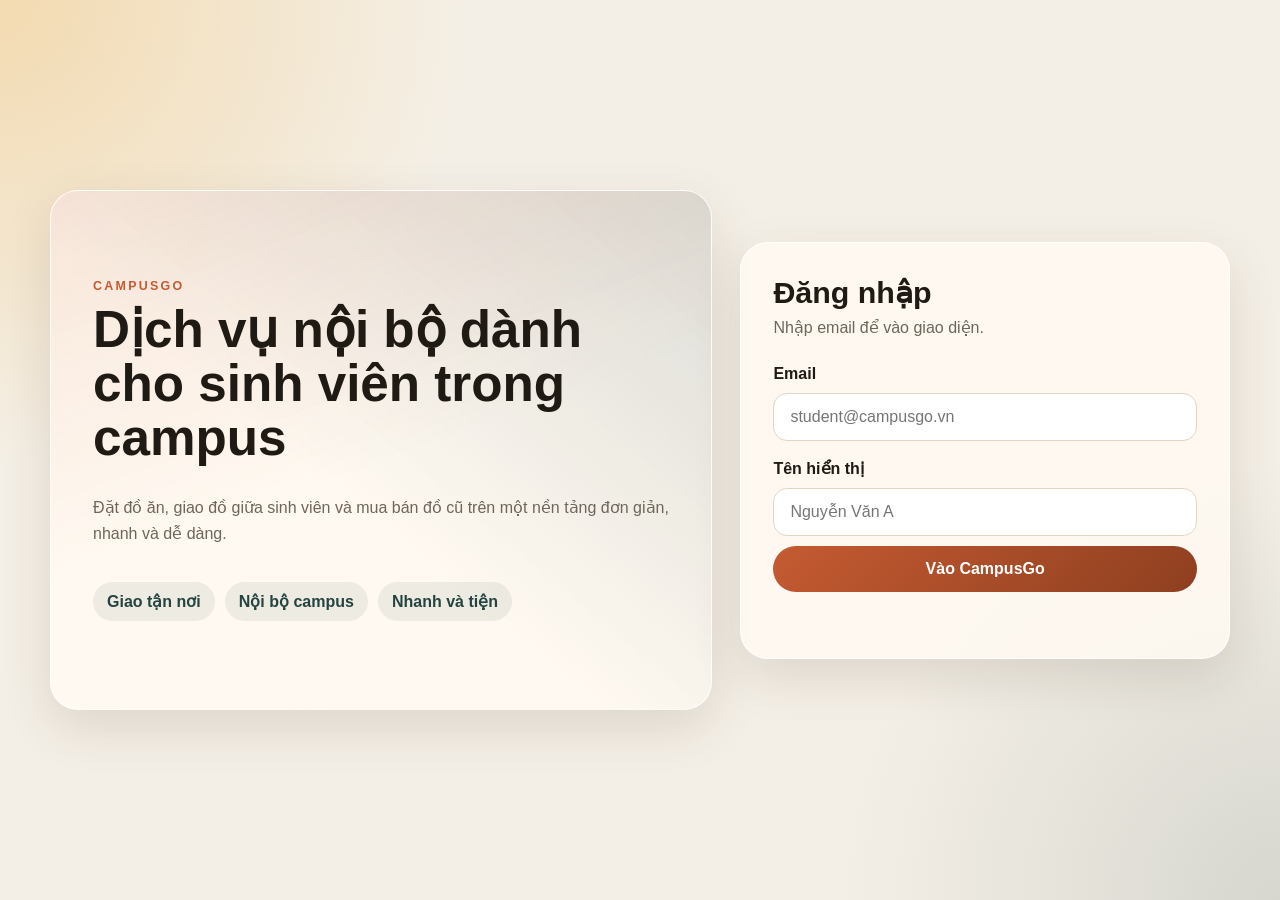
==== frontend/index.html @ b9a776ed "thêm favicon" ====
<!DOCTYPE html>
<html lang="vi">
<head>
    <meta charset="UTF-8">
    <meta name="viewport" content="width=device-width, initial-scale=1.0">
    <title>CampusGo</title>
    <link rel="icon" href="./assets/icons/favicon_io/favicon.ico" sizes="any">
    <link rel="icon" type="image/png" sizes="32x32" href="./assets/icons/favicon_io/favicon-32x32.png">
    <link rel="icon" type="image/png" sizes="16x16" href="./assets/icons/favicon_io/favicon-16x16.png">
    <link rel="apple-touch-icon" href="./assets/icons/favicon_io/apple-touch-icon.png">
    <link rel="manifest" href="./assets/icons/favicon_io/site.webmanifest">


    <link rel="stylesheet" href="./css/base.css">
    <link rel="stylesheet" href="./css/layout.css">
    <link rel="stylesheet" href="./css/components.css">
    <link rel="stylesheet" href="./css/pages/auth.css">
    <link rel="stylesheet" href="./css/pages/home.css">
    <link rel="stylesheet" href="./css/pages/food.css">
</head>
<body>
    <div id="app">
        <section id="login-view" class="page page--active">
            <div class="auth-shell">
                <div class="auth-hero">
                    <p class="eyebrow">CampusGo</p>
                    <h1>Dịch vụ nội bộ dành cho sinh viên trong campus</h1>
                    <p class="hero-copy">
                        Đặt đồ ăn, giao đồ giữa sinh viên và mua bán đồ cũ trên một nền tảng đơn giản, nhanh và dễ dàng.
                    </p>
                    <div class="hero-badges">
                        <span>Giao tận nơi</span>
                        <span>Nội bộ campus</span>
                        <span>Nhanh và tiện</span>
                    </div>
                </div>

                <div class="auth-card">
                    <h2>Đăng nhập</h2>
                    <p class="auth-subtitle">Nhập email để vào giao diện.</p>

                    <form id="login-form" class="auth-form">
                        <label for="email">Email</label>
                        <input id="email" name="email" type="email" placeholder="student@campusgo.vn" required>

                        <label for="display-name">Tên hiển thị</label>
                        <input id="display-name" name="displayName" type="text" placeholder="Nguyễn Văn A">

                        <button type="submit" class="btn btn--primary btn--full">Vào CampusGo</button>
                    </form>

                    <p id="login-message" class="form-message"></p>
                </div>
            </div>
        </section>

        <section id="home-view" class="page">
            <header id="navbar-root"></header>

            <main class="home-shell">
                <section class="home-hero">
                    <div>
                        <p class="eyebrow">Trang chủ</p>
                        <h1>Chọn dịch vụ bạn muốn sử dụng</h1>
                        <p class="hero-copy">
                            Bản demo hiện tại tập trung vào 3 luồng chính: giao đồ ăn, giao hộ nội bộ và mua bán đồ cũ.
                        </p>
                    </div>
                    <div class="hero-highlight">
                        <span class="hero-highlight__label">Xin chào</span>
                        <strong id="hero-user-name">Ban</strong>
                        <p>Sẵn sàng trải nghiệm CampusGo trong vai trò sinh viên.</p>
                    </div>
                </section>

                <section class="service-grid" id="service-grid">
                    <article class="service-card" data-service="food">
                        <div class="service-card__icon">01</div>
                        <h3>Giao đồ ăn</h3>
                        <p>Chọn loại món, nhà hàng và đặt giao tận lớp, thư viện hoặc ký túc xá.</p>
                        <button class="btn btn--secondary js-open-food">Khám phá</button>
                    </article>

                    <article class="service-card" data-service="delivery">
                        <div class="service-card__icon">02</div>
                        <h3>Giao hộ nội bộ</h3>
                        <p>Gửi đồ từ người A sang người B trong campus với form đơn giản và thao tác nhanh.</p>
                        <button class="btn btn--secondary">Mở dịch vụ</button>
                    </article>

                    <article class="service-card" data-service="marketplace">
                        <div class="service-card__icon">03</div>
                        <h3>Mua bán đồ cũ</h3>
                        <p>Đăng đồ cần bán, xem thông tin sản phẩm và tạo cảm giác như một khu chợ sinh viên.</p>
                        <button class="btn btn--secondary">Xem ngay</button>
                    </article>
                </section>

                <section class="preview-panel">
                    <div class="preview-panel__content">
                        <p class="eyebrow">Preview</p>
                        <h2 id="preview-title">Giao đồ ăn</h2>
                        <p id="preview-description">
                            Ở bước tiếp theo, chúng ta sẽ làm tiếp màn chọn loại món, danh sách nhà hàng và giỏ hàng.
                        </p>
                    </div>
                    <div class="preview-tags" id="preview-tags"></div>
                </section>
            </main>
        </section>

        <!-- FOOD VIEW -->
                <section id="food-view" class="page">
            <header id="food-navbar-root"></header>

            <main class="home-shell">
                <section class="food-header">
                    <div>
                        <p class="eyebrow">Dịch vụ 01</p>
                        <h1>Giao đồ ăn trong campus</h1>
                        <p class="hero-copy">Chọn loại món → nhà hàng → món ăn, sau đó đặt hàng nhanh.</p>
                    </div>
                    <button id="back-home-btn" class="btn btn--ghost">← Về trang chủ</button>
                </section>

                <section class="food-layout">
                    <div class="food-main">
                        <!-- MÀN 1: DANH SÁCH QUÁN -->
                        <section id="restaurant-list-view" class="food-subview">
                            <div class="food-panel">
                                <h3>1) Chọn loại món</h3>
                                <div id="food-categories" class="chip-list"></div>
                            </div>

                            <div class="food-panel">
                                <div class="panel-head">
                                    <h3>2) Danh sách nhà hàng</h3>
                                    <span id="restaurant-count" class="tag">0 quán</span>
                                </div>
                                <div id="food-restaurants" class="restaurant-list"></div>
                            </div>
                        </section>

                        <!-- MÀN 2: CHI TIẾT QUÁN -->
                        <section id="restaurant-detail-view" class="food-subview" style="display:none;">
                            <div class="food-panel">
                                <div class="panel-head">
                                    <h3 id="detail-restaurant-name">Nhà hàng</h3>
                                    <button id="back-to-restaurants-btn" class="btn btn--secondary">← Quay lại danh sách quán</button>
                                </div>

                                <div class="restaurant-hero">
                                    <img id="detail-restaurant-image" src="./assets/images/default-restaurant.jpg" alt="Ảnh quán ăn">
                                    <div class="restaurant-hero__info">
                                        <p id="detail-restaurant-rating" class="rating">⭐ 0.0/5</p>
                                        <p id="detail-restaurant-desc" class="restaurant-desc">
                                            Quán ăn nội bộ với thực đơn đa dạng, phục vụ nhanh trong khuôn viên campus.
                                        </p>
                                        <p id="detail-restaurant-address" class="restaurant-address">
                                            📍 Đang cập nhật địa chỉ quán
                                        </p>
                                    </div>
                                </div>
                            </div>

                            <div class="food-panel">
                                <h3>Danh sách món</h3>
                                <div id="food-products" class="product-list"></div>
                            </div>
                        </section>
                    </div>

                    <aside class="food-cart-panel">
                        <div class="food-cart-head">
                            <h3>🛒 Giỏ hàng</h3>
                            <span id="cart-count" class="tag">0 món</span>
                        </div>

                        <div id="cart-items" class="cart-list"></div>

                        <div class="cart-summary">
                            <div class="cart-row">
                                <span>Tổng cộng</span>
                                <strong id="cart-total">0₫</strong>
                            </div>
                            <button id="checkout-btn" class="btn btn--primary btn--full">Đặt hàng</button>
                            <p id="checkout-message" class="form-message"></p>
                        </div>
                    </aside>
                </section>
            </main>
        </section>
    </div>

    <script type="module" src="./js/main.js"></script>
</body>
</html>
---- frontend/css/base.css ----
:root {
    --bg: #f4efe6;
    --surface: #fffaf2;
    --surface-strong: #ffffff;
    --text: #1f1a14;
    --muted: #6f655b;
    --line: #e2d5c2;
    --primary: #c55b32;
    --primary-dark: #8e3f20;
    --secondary: #254441;
    --accent: #f0b44d;
    --shadow: 0 18px 50px rgba(58, 35, 18, 0.12);
    --radius-lg: 28px;
    --radius-md: 18px;
    --radius-sm: 12px;
}

* {
    box-sizing: border-box;
}

html {
    scroll-behavior: smooth;
}

body {
    margin: 0;
    min-height: 100vh;
    font-family: "Segoe UI", Tahoma, Geneva, Verdana, sans-serif;
    color: var(--text);
    background:
        radial-gradient(circle at top left, rgba(240, 180, 77, 0.35), transparent 30%),
        radial-gradient(circle at bottom right, rgba(37, 68, 65, 0.14), transparent 28%),
        var(--bg);
}

button,
input {
    font: inherit;
}

button {
    cursor: pointer;
}

.page {
    display: none;
}

.page--active {
    display: block;
}

.eyebrow {
    margin: 0 0 10px;
    font-size: 0.78rem;
    font-weight: 700;
    letter-spacing: 0.18em;
    text-transform: uppercase;
    color: var(--primary);
}

.hero-copy {
    color: var(--muted);
    line-height: 1.65;
}
---- frontend/css/layout.css ----
#app {
    min-height: 100vh;
}

.auth-shell,
.home-shell {
    width: min(1180px, calc(100% - 32px));
    margin: 0 auto;
}

.auth-shell {
    min-height: 100vh;
    display: grid;
    grid-template-columns: 1.15fr 0.85fr;
    gap: 28px;
    align-items: center;
    padding: 32px 0;
}

.home-shell {
    padding: 32px 0 48px;
}

.service-grid {
    display: grid;
    grid-template-columns: repeat(3, minmax(0, 1fr));
    gap: 20px;
    margin-top: 28px;
}

@media (max-width: 960px) {
    .auth-shell {
        grid-template-columns: 1fr;
        padding: 24px 0 40px;
    }

    .service-grid {
        grid-template-columns: 1fr;
    }
}
---- frontend/css/components.css ----
.btn {
    border: none;
    border-radius: 999px;
    padding: 14px 22px;
    font-weight: 700;
    transition: transform 0.2s ease, opacity 0.2s ease, background 0.2s ease;
}

.btn:hover {
    transform: translateY(-1px);
}

.btn--primary {
    color: #fff;
    background: linear-gradient(135deg, var(--primary), var(--primary-dark));
}

.btn--secondary {
    color: var(--secondary);
    background: rgba(37, 68, 65, 0.08);
}

.btn--ghost {
    color: var(--text);
    background: rgba(197, 91, 50, 0.08);
}

.btn--full {
    width: 100%;
}

.navbar {
    width: min(1180px, calc(100% - 32px));
    margin: 18px auto 0;
    padding: 18px 22px;
    display: flex;
    justify-content: space-between;
    align-items: center;
    border: 1px solid rgba(255, 255, 255, 0.6);
    border-radius: 24px;
    background: rgba(255, 250, 242, 0.78);
    backdrop-filter: blur(12px);
    box-shadow: var(--shadow);
    position: relative;
    z-index: 200;
}

.navbar__brand strong {
    display: block;
    font-size: 1.05rem;
}

.navbar__brand span,
.navbar__user span {
    color: var(--muted);
    font-size: 0.92rem;
}

.navbar__user {
    display: flex;
    align-items: center;
    gap: 14px;
}

.tag {
    padding: 8px 12px;
    border-radius: 999px;
    background: rgba(197, 91, 50, 0.1);
    color: var(--primary-dark);
    font-size: 0.92rem;
    font-weight: 600;
}

.address-popover-wrap {
    position: relative;
    z-index: 220;
}

.address-toggle-btn {
    padding: 10px 14px;
}

.address-popover {
    position: absolute;
    top: calc(100% + 8px);
    right: 0;
    width: 320px;
    padding: 12px;
    border-radius: 14px;
    border: 1px solid var(--line);
    background: #fffaf2;
    box-shadow: var(--shadow);
    z-index: 9999;
}

.address-popover__title {
    margin: 0 0 8px;
    font-weight: 700;
}

.address-popover label {
    display: block;
    margin-bottom: 6px;
    font-weight: 700;
    font-size: 0.9rem;
}

.address-popover input {
    width: 100%;
    padding: 10px 12px;
    border-radius: 10px;
    border: 1px solid var(--line);
    outline: none;
    background: #fff;
}

.address-list-nav {
    margin-top: 6px;
    margin-bottom: 8px;
    display: grid;
    gap: 6px;
    max-height: 160px;
    overflow: auto;
}

.address-add-row {
    margin-top: 8px;
    display: grid;
    grid-template-columns: 1fr auto;
    gap: 6px;
}

.address-item {
    display: grid;
    grid-template-columns: 1fr auto;
    align-items: center;
    gap: 8px;
    padding: 6px 8px;
    border: 1px solid var(--line);
    border-radius: 10px;
    background: #fff;
}

.address-item span {
    white-space: nowrap;
    overflow: hidden;
    text-overflow: ellipsis;
}

.address-empty {
    margin: 0;
    color: var(--muted);
    font-size: 0.9rem;
}

.default-address-row {
    display: grid;
    grid-template-columns: 1fr auto;
    gap: 6px;
    align-items: center;
}

#default-address-nav.is-readonly {
    background: #f7f1e8;
    color: #6f655b;
}

.sub-label {
    display: block;
    margin: 10px 0 6px;
    font-weight: 700;
    font-size: 0.9rem;
}

.extra-edit-row {
    display: grid;
    grid-template-columns: 1fr auto auto auto;
    gap: 6px;
    align-items: center;
}

.extra-address-input {
    width: 100%;
    padding: 10px 12px;
    border-radius: 10px;
    border: 1px solid var(--line);
    outline: none;
    background: #fff;
}

.extra-address-input.is-readonly {
    background: #f7f1e8;
    color: #6f655b;
}
---- frontend/css/pages/auth.css ----
.auth-hero,
.auth-card,
.preview-panel,
.service-card,
.home-hero,
.hero-highlight {
    border-radius: var(--radius-lg);
    background: rgba(255, 250, 242, 0.86);
    border: 1px solid rgba(255, 255, 255, 0.85);
    box-shadow: var(--shadow);
}

.auth-hero {
    padding: 42px;
    min-height: 520px;
    display: flex;
    flex-direction: column;
    justify-content: center;
    background:
        linear-gradient(160deg, rgba(197, 91, 50, 0.12), transparent 52%),
        linear-gradient(220deg, rgba(37, 68, 65, 0.16), transparent 58%),
        rgba(255, 250, 242, 0.92);
}

.auth-hero h1 {
    margin: 0 0 14px;
    font-size: clamp(2.2rem, 4vw, 4rem);
    line-height: 1.05;
}

.hero-badges {
    display: flex;
    flex-wrap: wrap;
    gap: 10px;
    margin-top: 18px;
}

.hero-badges span {
    padding: 10px 14px;
    border-radius: 999px;
    background: rgba(37, 68, 65, 0.08);
    color: var(--secondary);
    font-weight: 600;
}

.auth-card {
    padding: 32px;
}

.auth-card h2 {
    margin: 0 0 8px;
    font-size: 1.9rem;
}

.auth-subtitle {
    margin: 0 0 20px;
    color: var(--muted);
}

.auth-form {
    display: grid;
    gap: 10px;
}

.auth-form label {
    font-weight: 700;
    margin-top: 8px;
}

.auth-form input {
    width: 100%;
    padding: 14px 16px;
    border-radius: 14px;
    border: 1px solid var(--line);
    background: #fff;
    outline: none;
}

.auth-form input:focus {
    border-color: var(--primary);
    box-shadow: 0 0 0 4px rgba(197, 91, 50, 0.12);
}

.form-message {
    min-height: 22px;
    margin: 12px 0 0;
    color: var(--primary-dark);
    font-weight: 600;
}
---- frontend/css/pages/home.css ----
.home-hero {
    padding: 30px;
    display: grid;
    grid-template-columns: 1.3fr 0.7fr;
    gap: 20px;
    align-items: center;
}

.home-hero h1 {
    margin: 0 0 12px;
    font-size: clamp(2rem, 3vw, 3rem);
}

.hero-highlight {
    padding: 24px;
    background:
        linear-gradient(145deg, rgba(240, 180, 77, 0.32), rgba(255, 255, 255, 0.7)),
        #fff;
}

.hero-highlight__label {
    display: inline-block;
    margin-bottom: 8px;
    color: var(--muted);
    font-weight: 700;
}

.hero-highlight strong {
    display: block;
    font-size: 1.6rem;
    margin-bottom: 8px;
}

.service-card {
    padding: 24px;
    transition: transform 0.22s ease, box-shadow 0.22s ease, border-color 0.22s ease;
}

.service-card:hover,
.service-card.is-active {
    transform: translateY(-4px);
    border-color: rgba(197, 91, 50, 0.38);
    box-shadow: 0 22px 44px rgba(58, 35, 18, 0.14);
}

.service-card__icon {
    width: 54px;
    height: 54px;
    display: grid;
    place-items: center;
    border-radius: 18px;
    background: linear-gradient(135deg, var(--secondary), #3c6d68);
    color: #fff;
    font-weight: 800;
    margin-bottom: 18px;
}

.service-card h3 {
    margin: 0 0 10px;
    font-size: 1.4rem;
}

.service-card p {
    min-height: 88px;
    margin: 0 0 18px;
    color: var(--muted);
    line-height: 1.65;
}

.preview-panel {
    margin-top: 28px;
    padding: 28px;
    display: flex;
    justify-content: space-between;
    gap: 20px;
    align-items: center;
}

.preview-panel__content h2 {
    margin: 0 0 10px;
}

.preview-panel__content p:last-child {
    margin: 0;
    color: var(--muted);
    line-height: 1.7;
}

.preview-tags {
    display: flex;
    flex-wrap: wrap;
    gap: 10px;
    justify-content: flex-end;
}

@media (max-width: 960px) {
    .home-hero,
    .preview-panel {
        grid-template-columns: 1fr;
        display: grid;
    }

    .preview-tags {
        justify-content: flex-start;
    }
}
---- frontend/css/pages/food.css ----
.food-header {
    margin-top: 16px;
    padding: 24px;
    border-radius: var(--radius-lg);
    background: rgba(255, 250, 242, 0.86);
    border: 1px solid rgba(255, 255, 255, 0.85);
    box-shadow: var(--shadow);
    display: flex;
    justify-content: space-between;
    gap: 16px;
    align-items: center;
}

.food-layout {
    margin-top: 20px;
    display: grid;
    grid-template-columns: 1.5fr 0.8fr;
    gap: 20px;
    align-items: start;
}

.food-main {
    display: grid;
    gap: 16px;
}

.food-subview {
    display: grid;
    gap: 16px;
}

.food-panel,
.food-cart-panel {
    border-radius: var(--radius-lg);
    background: rgba(255, 250, 242, 0.9);
    border: 1px solid rgba(255, 255, 255, 0.85);
    box-shadow: var(--shadow);
    padding: 20px;
}

.panel-head {
    display: flex;
    justify-content: space-between;
    gap: 10px;
    align-items: center;
    margin-bottom: 8px;
}

.food-panel h3,
.food-cart-panel h3 {
    margin: 0;
}

.chip-list {
    display: flex;
    flex-wrap: wrap;
    gap: 10px;
}

.chip-btn {
    border: 1px solid var(--line);
    background: #fff;
    color: var(--text);
    border-radius: 999px;
    padding: 10px 14px;
    font-weight: 700;
}

.chip-btn.is-active {
    color: #fff;
    border-color: var(--primary);
    background: linear-gradient(135deg, var(--primary), var(--primary-dark));
}

.restaurant-list,
.product-list,
.cart-list {
    display: grid;
    gap: 10px;
}

.restaurant-card,
.product-card,
.cart-item {
    border: 1px solid var(--line);
    border-radius: var(--radius-md);
    background: #fff;
    padding: 12px;
}

.restaurant-card {
    display: flex;
    justify-content: space-between;
    gap: 12px;
    align-items: center;
}

.restaurant-main {
    display: flex;
    gap: 10px;
    align-items: center;
}

.restaurant-logo {
    width: 44px;
    height: 44px;
    border-radius: 12px;
    display: grid;
    place-items: center;
    font-weight: 800;
    color: #fff;
    background: linear-gradient(135deg, var(--secondary), #3c6d68);
}

.restaurant-name {
    margin: 0;
    font-weight: 700;
}

.rating {
    color: var(--muted);
    font-size: 0.95rem;
    margin: 4px 0 0;
}

.product-card {
    display: flex;
    justify-content: space-between;
    gap: 10px;
    align-items: center;
}

.product-card h4 {
    margin: 0 0 6px;
}

.product-card p {
    margin: 0;
    color: var(--muted);
}

.price {
    font-weight: 800;
    color: var(--primary-dark);
}

.cart-item {
    display: grid;
    grid-template-columns: 1fr auto;
    gap: 8px;
    align-items: center;
}

.cart-item__name {
    margin: 0;
    font-weight: 700;
}

.cart-item__meta {
    margin: 0;
    color: var(--muted);
    font-size: 0.92rem;
}

.cart-item__actions {
    display: flex;
    align-items: center;
    gap: 8px;
}

.qty-pill {
    min-width: 26px;
    text-align: center;
    font-weight: 800;
}

.icon-btn {
    border: 1px solid var(--line);
    background: #fff;
    border-radius: 10px;
    width: 30px;
    height: 30px;
    font-weight: 800;
}

.food-cart-head,
.cart-row {
    display: flex;
    justify-content: space-between;
    align-items: center;
}

.cart-summary {
    margin-top: 14px;
    border-top: 1px dashed var(--line);
    padding-top: 14px;
    display: grid;
    gap: 12px;
}

#checkout-btn {
    margin-top: 4px;
}

#checkout-message {
    margin-top: 2px;
}

.empty-text {
    margin: 0;
    color: var(--muted);
}

@media (max-width: 960px) {
    .food-header {
        flex-direction: column;
        align-items: flex-start;
    }

    .food-layout {
        grid-template-columns: 1fr;
    }
}

/* ===== Rating modal ===== */
.rating-modal-overlay {
    position: fixed;
    inset: 0;
    background: rgba(31, 26, 20, 0.35);
    z-index: 9999;
    display: grid;
    place-items: center;
    padding: 16px;
}

.rating-modal {
    width: min(480px, 100%);
    border-radius: var(--radius-lg);
    background: rgba(255, 250, 242, 0.98);
    border: 1px solid rgba(255, 255, 255, 0.85);
    box-shadow: var(--shadow);
    padding: 22px;
    position: relative;
}

.rating-modal h3 {
    margin: 6px 0 6px;
    font-size: 1.5rem;
}

.rating-modal-sub {
    margin: 0 0 14px;
    color: var(--muted);
}

.rating-stars {
    display: flex;
    justify-content: center;
    gap: 10px;
    margin: 12px 0 16px;
}

.star-btn {
    border: none;
    background: transparent;
    font-size: 2rem;
    line-height: 1;
    color: #d8d1c8; /* sao chưa chọn */
    cursor: pointer;
    transition: transform 0.12s ease, color 0.12s ease;
}

.star-btn:hover {
    transform: translateY(-1px);
}

.star-btn.is-active {
    color: #f0b44d; /* sao đã chọn */
}

.rating-close-btn {
    position: absolute;
    top: 10px;
    right: 10px;
    border: 1px solid var(--line);
    background: #fff;
    border-radius: 10px;
    width: 30px;
    height: 30px;
    font-weight: 700;
    cursor: pointer;
}

.restaurant-hero {
    margin-top: 12px;
    display: grid;
    grid-template-columns: 180px 1fr;
    gap: 14px;
    align-items: start;
}

.restaurant-hero img {
    width: 100%;
    height: 120px;
    object-fit: cover;
    border-radius: 14px;
    border: 1px solid var(--line);
    background: #f3eee5;
}

.restaurant-hero__info {
    display: grid;
    gap: 8px;
}

.restaurant-desc {
    margin: 0;
    color: var(--muted);
    line-height: 1.6;
}

@media (max-width: 640px) {
    .restaurant-hero {
        grid-template-columns: 1fr;
    }

    .restaurant-hero img {
        height: 180px;
    }
}

.restaurant-thumb {
    width: 64px;
    height: 64px;
    border-radius: 12px;
    object-fit: cover;
    border: 1px solid var(--line);
    background: #f3eee5;
}

.restaurant-info {
    display: grid;
    gap: 4px;
}

.restaurant-address {
    margin: 0;
    color: var(--muted);
    font-size: 0.94rem;
}

/* Address box */
.address-box {
    margin: 10px 0 12px;
    padding: 12px;
    border: 1px dashed var(--line);
    border-radius: 14px;
    background: #fff;
}

.address-head {
    display: flex;
    justify-content: space-between;
    align-items: center;
    gap: 8px;
    margin-bottom: 8px;
}

.address-add-btn {
    padding: 8px 12px;
    font-size: 0.9rem;
}

.address-default label {
    display: block;
    font-weight: 700;
    margin-bottom: 6px;
}

.required {
    color: var(--primary-dark);
}

.address-default input,
.extra-address-item input {
    width: 100%;
    padding: 10px 12px;
    border-radius: 10px;
    border: 1px solid var(--line);
    outline: none;
    background: #fff;
}

.address-default input:focus,
.extra-address-item input:focus {
    border-color: var(--primary);
    box-shadow: 0 0 0 3px rgba(197, 91, 50, 0.12);
}

.extra-address-list {
    margin-top: 8px;
    display: grid;
    gap: 8px;
}

.extra-address-item {
    display: grid;
    grid-template-columns: 1fr auto;
    gap: 8px;
    align-items: center;
}

.food-header,
.food-layout,
.food-main,
.food-panel,
.food-cart-panel {
    position: relative;
    z-index: 1; /* thấp hơn navbar/popover */
}
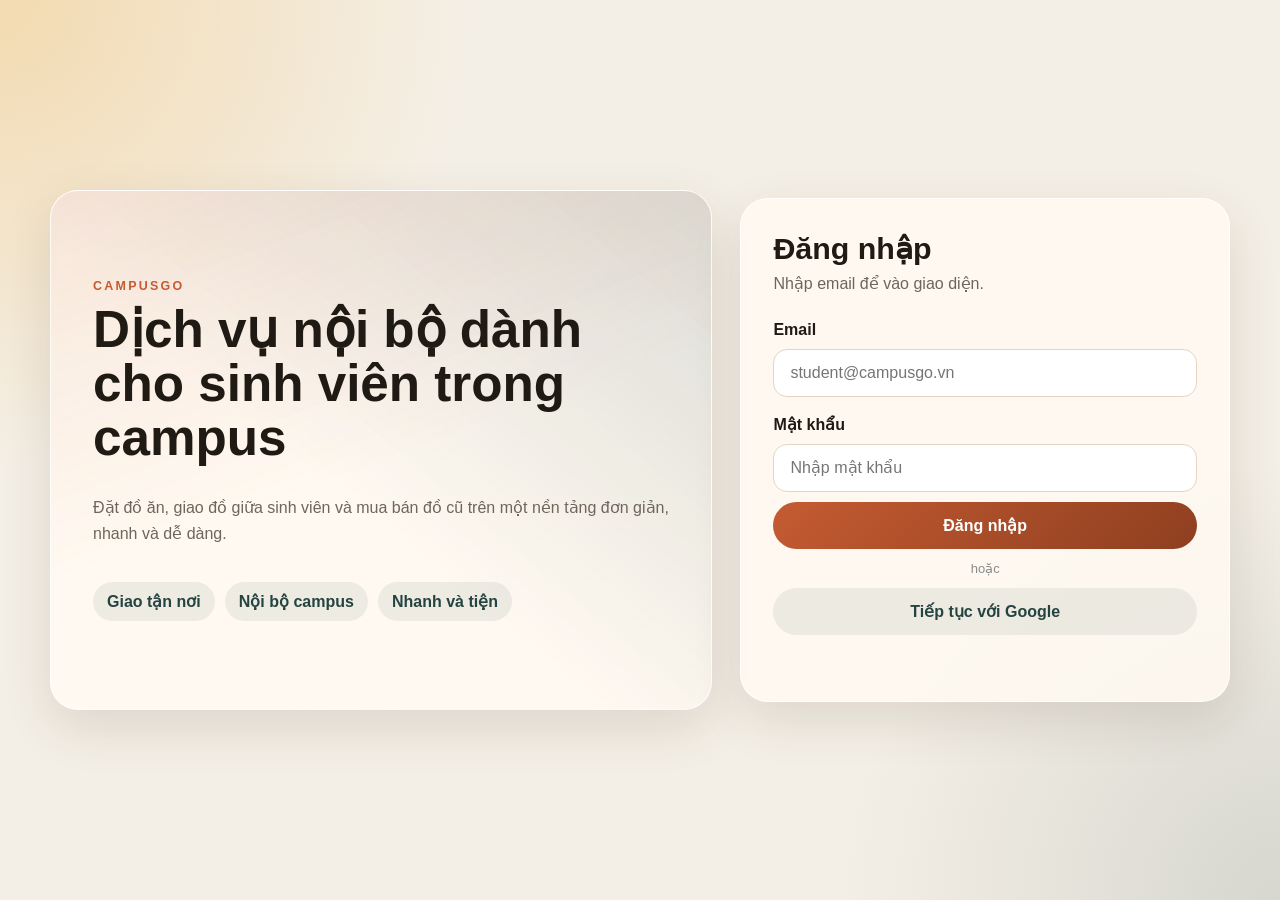
==== commit 79402560: "share" ====
--- a/frontend/index.html
+++ b/frontend/index.html
@@ -43,11 +43,17 @@
                         <label for="email">Email</label>
                         <input id="email" name="email" type="email" placeholder="student@campusgo.vn" required>
 
-                        <label for="display-name">Tên hiển thị</label>
-                        <input id="display-name" name="displayName" type="text" placeholder="Nguyễn Văn A">
-
-                        <button type="submit" class="btn btn--primary btn--full">Vào CampusGo</button>
+                        <label for="password">Mật khẩu</label>
+                        <input id="password" name="password" type="password" placeholder="Nhập mật khẩu" required>
+
+                        <button type="submit" class="btn btn--primary btn--full">Đăng nhập</button>
                     </form>
+
+                    <div class="auth-divider"><span>hoặc</span></div>
+
+                    <button id="google-login-btn" type="button" class="btn btn--secondary btn--full">
+                        Tiếp tục với Google
+                    </button>
 
                     <p id="login-message" class="form-message"></p>
                 </div>
@@ -150,7 +156,7 @@
                                 </div>
 
                                 <div class="restaurant-hero">
-                                    <img id="detail-restaurant-image" src="./assets/images/default-restaurant.jpg" alt="Ảnh quán ăn">
+                                    <img id="detail-restaurant-image" src="/frontend/assets/images/hqdefault.jpg" alt="Ảnh quán ăn">
                                     <div class="restaurant-hero__info">
                                         <p id="detail-restaurant-rating" class="rating">⭐ 0.0/5</p>
                                         <p id="detail-restaurant-desc" class="restaurant-desc">
@@ -191,7 +197,8 @@
             </main>
         </section>
     </div>
-
+    
+    <script src="./js/auth.js"></script>
     <script type="module" src="./js/main.js"></script>
 </body>
 </html>
--- a/frontend/css/pages/auth.css
+++ b/frontend/css/pages/auth.css
@@ -87,3 +87,15 @@
     color: var(--primary-dark);
     font-weight: 600;
 }
+
+.auth-divider {
+    margin: 12px 0;
+    text-align: center;
+    color: #8b8b8b;
+    font-size: 13px;
+}
+
+.auth-divider span {
+    position: relative;
+    padding: 0 10px;
+}
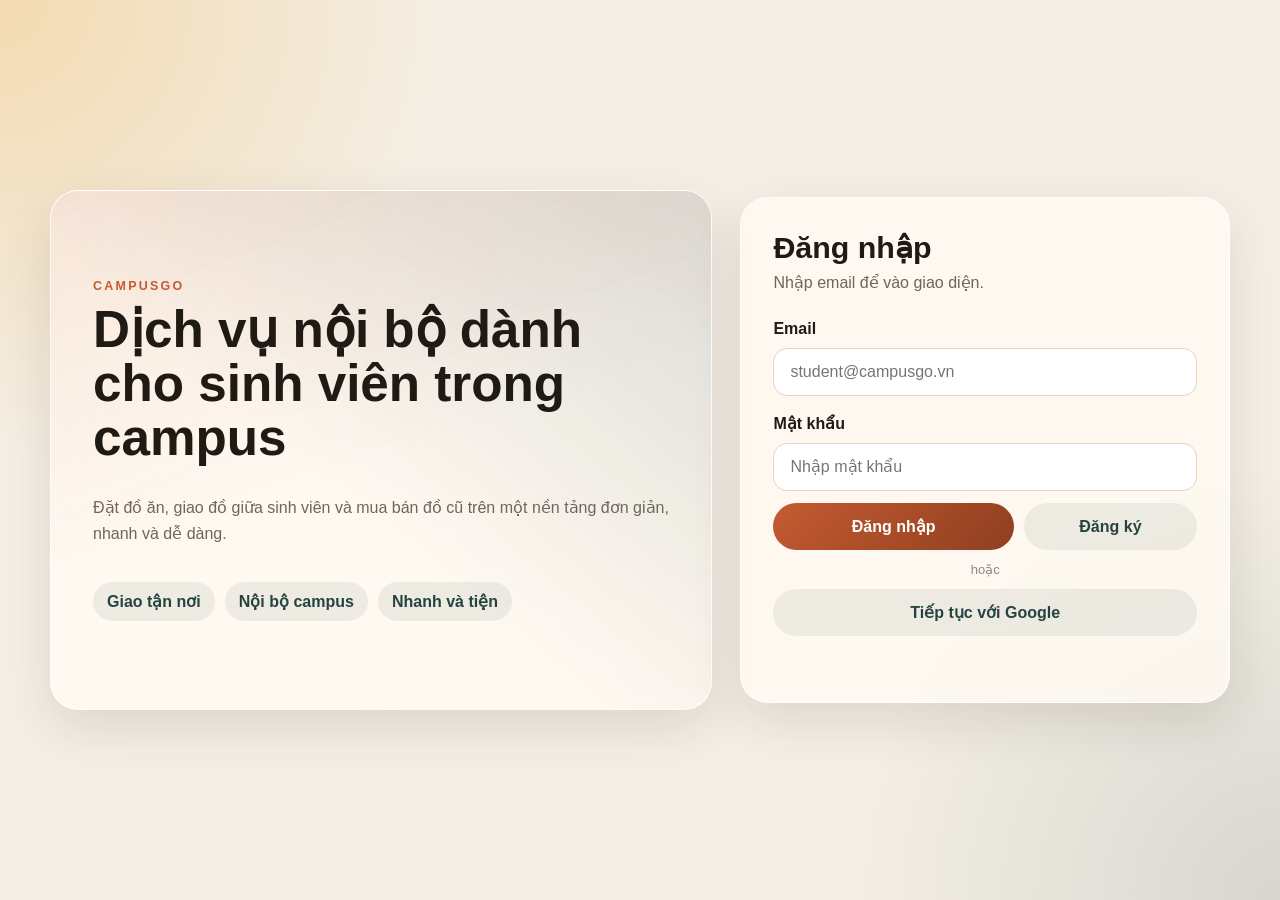
==== commit ba7e68fb: "change authen" ====
--- a/frontend/index.html
+++ b/frontend/index.html
@@ -17,6 +17,7 @@
     <link rel="stylesheet" href="./css/pages/auth.css">
     <link rel="stylesheet" href="./css/pages/home.css">
     <link rel="stylesheet" href="./css/pages/food.css">
+    <link rel="stylesheet" href="./css/pages/marketplace.css">
 </head>
 <body>
     <div id="app">
@@ -46,7 +47,10 @@
                         <label for="password">Mật khẩu</label>
                         <input id="password" name="password" type="password" placeholder="Nhập mật khẩu" required>
 
-                        <button type="submit" class="btn btn--primary btn--full">Đăng nhập</button>
+                        <div class="auth-actions">
+                            <button type="submit" class="btn btn--primary">Đăng nhập</button>
+                            <button id="show-register-btn" type="button" class="btn btn--secondary">Đăng ký</button>
+                        </div>
                     </form>
 
                     <div class="auth-divider"><span>hoặc</span></div>
@@ -54,6 +58,40 @@
                     <button id="google-login-btn" type="button" class="btn btn--secondary btn--full">
                         Tiếp tục với Google
                     </button>
+
+                    <div id="register-panel" class="register-panel" hidden>
+                        <div class="register-panel__head">
+                            <div>
+                                <p class="eyebrow">Tạo tài khoản</p>
+                                <h3>Đăng ký bằng Gmail</h3>
+                            </div>
+                            <button id="close-register-btn" class="icon-btn" type="button" aria-label="Đóng đăng ký">×</button>
+                        </div>
+
+                        <p class="auth-subtitle">Dùng Gmail cá nhân để nhận voucher lần đầu và đăng bài trong CampusGo.</p>
+
+                        <form id="register-form" class="auth-form">
+                            <label for="register-name">Tên hiển thị</label>
+                            <input id="register-name" name="name" type="text" placeholder="Ví dụ: Minh Anh K23" maxlength="80" required>
+
+                            <label for="register-email">Gmail</label>
+                            <input id="register-email" name="email" type="email" placeholder="ban@gmail.com" required>
+
+                            <label for="register-password">Mật khẩu</label>
+                            <input id="register-password" name="password" type="password" placeholder="Tối thiểu 6 ký tự" minlength="6" required>
+
+                            <label for="register-confirm-password">Nhập lại mật khẩu</label>
+                            <input id="register-confirm-password" name="confirmPassword" type="password" placeholder="Nhập lại mật khẩu" minlength="6" required>
+
+                            <button type="submit" class="btn btn--primary btn--full">Tạo tài khoản</button>
+                        </form>
+
+                        <div class="register-perks">
+                            <span>Gmail/Google login</span>
+                            <span>Voucher người mới</span>
+                            <span>Mua bán sinh viên</span>
+                        </div>
+                    </div>
 
                     <p id="login-message" class="form-message"></p>
                 </div>
@@ -98,7 +136,7 @@
                         <div class="service-card__icon">03</div>
                         <h3>Mua bán đồ cũ</h3>
                         <p>Đăng đồ cần bán, xem thông tin sản phẩm và tạo cảm giác như một khu chợ sinh viên.</p>
-                        <button class="btn btn--secondary">Xem ngay</button>
+                        <button class="btn btn--secondary js-open-marketplace">Xem ngay</button>
                     </article>
                 </section>
 
@@ -116,7 +154,7 @@
         </section>
 
         <!-- FOOD VIEW -->
-                <section id="food-view" class="page">
+        <section id="food-view" class="page">
             <header id="food-navbar-root"></header>
 
             <main class="home-shell">
@@ -156,7 +194,7 @@
                                 </div>
 
                                 <div class="restaurant-hero">
-                                    <img id="detail-restaurant-image" src="/frontend/assets/images/hqdefault.jpg" alt="Ảnh quán ăn">
+                                    <img id="detail-restaurant-image" src="./assets/images/hqdefault.jpg" alt="Ảnh quán ăn">
                                     <div class="restaurant-hero__info">
                                         <p id="detail-restaurant-rating" class="rating">⭐ 0.0/5</p>
                                         <p id="detail-restaurant-desc" class="restaurant-desc">
@@ -196,9 +234,83 @@
                 </section>
             </main>
         </section>
+
+        <!-- MARKETPLACE VIEW -->
+        <section id="marketplace-view" class="page">
+            <header id="marketplace-navbar-root"></header>
+
+            <main class="home-shell marketplace-shell">
+                <section class="marketplace-header">
+                    <div>
+                        <p class="eyebrow">Dịch vụ 03</p>
+                        <h1>Mua bán đồ cũ trong campus</h1>
+                        <p class="hero-copy">Đăng món đồ cần bán, tìm nhanh vật dụng sinh viên và liên hệ trực tiếp với người bán.</p>
+                    </div>
+                    <div class="marketplace-header__actions">
+                        <button id="back-to-home-btn" class="btn btn--ghost" type="button">← Về trang chủ</button>
+                        <button id="open-create-item-btn" class="btn btn--primary" type="button">+ Đăng bán</button>
+                    </div>
+                </section>
+
+                <section class="marketplace-toolbar">
+                    <input id="marketplace-search" type="search" placeholder="Tìm sách, đồ dùng, số điện thoại...">
+                    <select id="marketplace-status-filter" aria-label="Lọc trạng thái sản phẩm">
+                        <option value="ALL">Tất cả trạng thái</option>
+                        <option value="AVAILABLE">Còn bán</option>
+                        <option value="SOLD">Đã bán</option>
+                    </select>
+                    <button id="marketplace-mine-btn" class="btn btn--secondary" type="button">Bài của tôi</button>
+                    <span id="marketplace-count" class="tag">0 sản phẩm</span>
+                </section>
+
+                <section id="marketplace-list" class="marketplace-list"></section>
+            </main>
+        </section>
+
+        <!-- MARKETPLACE DETAIL VIEW -->
+        <section id="marketplace-detail-view" class="page">
+            <header id="marketplace-detail-navbar-root"></header>
+
+            <main class="home-shell marketplace-shell">
+                <section class="marketplace-header">
+                    <div>
+                        <p class="eyebrow">Chi tiết sản phẩm</p>
+                        <h1>Thông tin món đồ</h1>
+                    </div>
+                    <button id="back-to-marketplace-btn" class="btn btn--ghost" type="button">← Quay lại danh sách</button>
+                </section>
+
+                <div id="marketplace-item-detail" class="item-detail"></div>
+            </main>
+        </section>
+
+        <!-- MARKETPLACE CREATE ITEM VIEW -->
+        <section id="marketplace-create-view" class="page">
+            <header id="marketplace-create-navbar-root"></header>
+
+            <main class="home-shell marketplace-shell">
+                <section class="marketplace-header">
+                    <div>
+                        <p class="eyebrow">Đăng bán</p>
+                        <h1>Thêm sản phẩm mới</h1>
+                    </div>
+                    <button id="back-to-marketplace-btn-3" class="btn btn--ghost" type="button">← Quay lại danh sách</button>
+                </section>
+
+                <form id="create-item-form" class="mp-create-form">
+                    <label>Tiêu đề <input name="title" required maxlength="100" placeholder="Ví dụ: Giáo trình Java, ghế học bài..."></label>
+                    <label>Mô tả <textarea name="description" rows="4" maxlength="2000" placeholder="Tình trạng, khu vực nhận hàng, ghi chú thêm..."></textarea></label>
+                    <label>Giá <input name="price" required type="number" min="0" step="1000" placeholder="50000"></label>
+                    <label>URL ảnh <input name="imageUrl" placeholder="https://..." type="url"></label>
+                    <label>Số điện thoại <input name="phone" required maxlength="20" placeholder="09xxxxxxxx"></label>
+                    <button class="btn btn--primary" type="submit">Đăng bán</button>
+                    <p id="create-item-message" class="form-message"></p>
+                </form>
+            </main>
+        </section>
     </div>
-    
-    <script src="./js/auth.js"></script>
+
+    <div id="dynamic-views"></div>
     <script type="module" src="./js/main.js"></script>
 </body>
-</html>+</html>
--- a/frontend/css/components.css
+++ b/frontend/css/components.css
@@ -59,7 +59,273 @@
 .navbar__user {
     display: flex;
     align-items: center;
+    gap: 10px;
+}
+
+.profile-popover-wrap {
+    position: relative;
+    z-index: 230;
+}
+
+.profile-avatar-btn {
+    width: 44px;
+    height: 44px;
+    flex: 0 0 44px;
+    border: 1px solid var(--line);
+    border-radius: 50%;
+    background: #fff url("/frontend/assets/images/default-profile.svg") center / cover no-repeat;
+    background-size: cover;
+    background-position: center;
+    cursor: pointer;
+    box-shadow: 0 8px 18px rgba(31, 26, 20, 0.1);
+}
+
+.profile-avatar-btn span {
+    display: none;
+}
+
+.profile-popover {
+    position: absolute;
+    top: calc(100% + 10px);
+    right: -130px;
+    width: min(540px, calc(100vw - 32px));
+    max-height: min(720px, calc(100vh - 110px));
+    overflow: auto;
+    padding: 18px;
+    border-radius: 28px;
+    border: 1px solid rgba(255, 255, 255, 0.86);
+    background:
+        linear-gradient(180deg, rgba(255, 255, 255, 0.96), rgba(255, 250, 242, 0.98));
+    box-shadow: 0 24px 70px rgba(58, 35, 18, 0.18);
+    z-index: 9999;
+}
+
+.profile-popover__head {
+    display: flex;
+    align-items: center;
     gap: 14px;
+    margin-bottom: 18px;
+    padding: 4px 2px 14px;
+    border-bottom: 1px solid rgba(226, 213, 194, 0.48);
+}
+
+.profile-avatar-preview {
+    width: 72px;
+    height: 72px;
+    border-radius: 50%;
+    display: grid;
+    place-items: center;
+    overflow: hidden;
+    background: #fff;
+    border: 3px solid #fff;
+    box-shadow: 0 12px 26px rgba(31, 26, 20, 0.12);
+}
+
+.profile-avatar-preview img {
+    width: 100%;
+    height: 100%;
+    object-fit: cover;
+}
+
+.profile-title {
+    margin: 0;
+    font-weight: 900;
+    font-size: 1.18rem;
+    letter-spacing: 0;
+}
+
+.profile-subtitle {
+    margin: 4px 0 0;
+    color: var(--muted);
+    font-size: 0.92rem;
+}
+
+.profile-view__identity {
+    min-width: 0;
+}
+
+.profile-form {
+    display: grid;
+    grid-template-columns: repeat(2, minmax(0, 1fr));
+    column-gap: 16px;
+    row-gap: 14px;
+}
+
+.profile-form label {
+    display: grid;
+    gap: 4px;
+    color: var(--muted);
+    font-size: 0.8rem;
+    font-weight: 800;
+}
+
+.profile-form input,
+.profile-form select,
+.profile-form textarea {
+    width: 100%;
+    border: none;
+    border-bottom: 1px solid rgba(111, 101, 91, 0.26);
+    border-radius: 0;
+    background: transparent;
+    color: var(--text);
+    padding: 8px 0 10px;
+    font: inherit;
+    outline: none;
+}
+
+.profile-form textarea {
+    resize: vertical;
+    min-height: 72px;
+    line-height: 1.5;
+}
+
+.profile-form input:focus,
+.profile-form select:focus,
+.profile-form textarea:focus {
+    border-color: var(--primary);
+    box-shadow: 0 1px 0 var(--primary);
+}
+
+.profile-field-wide,
+.profile-save-btn,
+.profile-save-message {
+    grid-column: 1 / -1;
+}
+
+.profile-avatar-field input[type="file"] {
+    padding: 10px 0;
+    border-bottom-style: dashed;
+}
+
+.profile-save-message {
+    margin: 0;
+    color: var(--primary-dark);
+    font-size: 0.88rem;
+    font-weight: 800;
+}
+
+.profile-save-btn {
+    min-height: 48px;
+    margin-top: 4px;
+    border-radius: 16px;
+    box-shadow: 0 14px 24px rgba(197, 91, 50, 0.18);
+}
+
+.profile-view {
+    display: grid;
+    gap: 18px;
+}
+
+.profile-view__hero {
+    display: flex;
+    align-items: center;
+    gap: 16px;
+    padding: 4px 2px 16px;
+    border-bottom: 1px solid rgba(226, 213, 194, 0.55);
+}
+
+.profile-avatar-ring {
+    width: 84px;
+    height: 84px;
+    flex: 0 0 84px;
+    border-radius: 50%;
+    padding: 4px;
+    background: linear-gradient(135deg, rgba(197, 91, 50, 0.92), rgba(240, 180, 77, 0.72));
+    box-shadow: 0 16px 32px rgba(197, 91, 50, 0.18);
+}
+
+.profile-avatar-ring img {
+    width: 100%;
+    height: 100%;
+    border-radius: 50%;
+    object-fit: cover;
+    border: 3px solid #fff;
+    background: #fff;
+}
+
+.profile-view__grid {
+    display: grid;
+    grid-template-columns: repeat(2, minmax(0, 1fr));
+    column-gap: 18px;
+    row-gap: 12px;
+}
+
+.profile-detail {
+    min-width: 0;
+    border-bottom: 1px solid rgba(111, 101, 91, 0.16);
+    padding: 0 0 10px;
+}
+
+.profile-detail span {
+    display: block;
+    color: var(--muted);
+    font-size: 0.78rem;
+    font-weight: 800;
+    margin-bottom: 4px;
+}
+
+.profile-detail strong {
+    display: block;
+    overflow-wrap: anywhere;
+    font-size: 0.98rem;
+}
+
+.profile-note-list {
+    display: flex;
+    flex-wrap: wrap;
+    gap: 8px;
+}
+
+.profile-note-list span {
+    border-radius: 999px;
+    background: #eef4f1;
+    color: var(--secondary);
+    padding: 7px 10px;
+    font-size: 0.86rem;
+    font-weight: 800;
+}
+
+.profile-edit-btn {
+    min-height: 48px;
+    margin-top: 2px;
+    border-radius: 16px;
+    box-shadow: 0 14px 24px rgba(197, 91, 50, 0.18);
+}
+
+@media (max-width: 720px) {
+    .navbar {
+        align-items: flex-start;
+        gap: 14px;
+    }
+
+    .navbar__user {
+        flex-wrap: wrap;
+        justify-content: flex-end;
+    }
+
+    .profile-popover {
+        right: -90px;
+    }
+
+    .profile-form {
+        grid-template-columns: 1fr;
+    }
+
+    .profile-view__grid {
+        grid-template-columns: 1fr;
+    }
+
+    .profile-popover__head,
+    .profile-view__hero {
+        align-items: flex-start;
+    }
+
+    .profile-avatar-preview,
+    .profile-avatar-ring {
+        width: 68px;
+        height: 68px;
+        flex-basis: 68px;
+    }
 }
 
 .tag {
@@ -77,7 +343,20 @@
 }
 
 .address-toggle-btn {
-    padding: 10px 14px;
+    padding: 0 16px;
+}
+
+.nav-action-btn {
+    min-height: 44px;
+    display: inline-flex;
+    align-items: center;
+    justify-content: center;
+    white-space: nowrap;
+    box-shadow: 0 8px 18px rgba(31, 26, 20, 0.07);
+}
+
+#logout-btn.nav-action-btn {
+    padding: 0 19px;
 }
 
 .address-popover {
@@ -191,4 +470,4 @@
 .extra-address-input.is-readonly {
     background: #f7f1e8;
     color: #6f655b;
-}+}
--- a/frontend/css/pages/auth.css
+++ b/frontend/css/pages/auth.css
@@ -81,6 +81,13 @@
     box-shadow: 0 0 0 4px rgba(197, 91, 50, 0.12);
 }
 
+.auth-actions {
+    display: grid;
+    grid-template-columns: 1fr 0.72fr;
+    gap: 10px;
+    margin-top: 2px;
+}
+
 .form-message {
     min-height: 22px;
     margin: 12px 0 0;
@@ -98,4 +105,57 @@
 .auth-divider span {
     position: relative;
     padding: 0 10px;
-}+}
+
+.register-panel {
+    margin-top: 16px;
+    padding: 16px;
+    border-radius: 18px;
+    border: 1px solid rgba(226, 213, 194, 0.9);
+    background:
+        linear-gradient(145deg, rgba(255, 255, 255, 0.9), rgba(255, 248, 236, 0.94)),
+        #fff;
+}
+
+.register-panel[hidden] {
+    display: none;
+}
+
+.register-panel__head {
+    display: flex;
+    justify-content: space-between;
+    align-items: flex-start;
+    gap: 12px;
+    margin-bottom: 8px;
+}
+
+.register-panel__head h3 {
+    margin: 0;
+    font-size: 1.35rem;
+}
+
+.register-panel .eyebrow {
+    margin-bottom: 4px;
+}
+
+.register-perks {
+    margin-top: 12px;
+    display: flex;
+    flex-wrap: wrap;
+    gap: 8px;
+}
+
+.register-perks span {
+    padding: 7px 10px;
+    border-radius: 999px;
+    background: #eef4f1;
+    color: var(--secondary);
+    font-size: 0.82rem;
+    font-weight: 800;
+}
+
+@media (max-width: 560px) {
+    .auth-actions {
+        grid-template-columns: 1fr;
+    }
+}
--- a/frontend/css/pages/food.css
+++ b/frontend/css/pages/food.css
@@ -72,6 +72,66 @@
     background: linear-gradient(135deg, var(--primary), var(--primary-dark));
 }
 
+.food-tools {
+    margin-top: 14px;
+    display: grid;
+    grid-template-columns: minmax(220px, 1fr) minmax(150px, 0.4fr);
+    gap: 12px;
+}
+
+.food-tools label,
+.checkout-options label {
+    display: grid;
+    gap: 7px;
+    color: var(--muted);
+    font-size: 0.9rem;
+    font-weight: 700;
+}
+
+.food-tools input,
+.food-tools select,
+.checkout-options select,
+.checkout-options textarea {
+    width: 100%;
+    border: 1px solid var(--line);
+    border-radius: 12px;
+    background: #fff;
+    color: var(--text);
+    padding: 11px 12px;
+    font: inherit;
+    outline: none;
+}
+
+.food-tools input:focus,
+.food-tools select:focus,
+.checkout-options select:focus,
+.checkout-options textarea:focus {
+    border-color: var(--primary);
+    box-shadow: 0 0 0 3px rgba(197, 91, 50, 0.12);
+}
+
+.food-quick-stats {
+    margin-top: 12px;
+    display: flex;
+    flex-wrap: wrap;
+    gap: 8px;
+}
+
+.food-quick-stats span,
+.food-mini-badge {
+    border-radius: 999px;
+    background: #eef4f1;
+    color: var(--secondary);
+    padding: 6px 9px;
+    font-size: 0.82rem;
+    font-weight: 800;
+}
+
+.food-mini-badge.is-closed {
+    background: #f6e7df;
+    color: var(--primary-dark);
+}
+
 .restaurant-list,
 .product-list,
 .cart-list {
@@ -93,12 +153,20 @@
     justify-content: space-between;
     gap: 12px;
     align-items: center;
+    transition: transform 0.14s ease, border-color 0.14s ease, box-shadow 0.14s ease;
+}
+
+.restaurant-card:hover {
+    transform: translateY(-2px);
+    border-color: rgba(20, 80, 73, 0.22);
+    box-shadow: 0 14px 28px rgba(31, 26, 20, 0.08);
 }
 
 .restaurant-main {
     display: flex;
-    gap: 10px;
-    align-items: center;
+    gap: 12px;
+    align-items: center;
+    min-width: 0;
 }
 
 .restaurant-logo {
@@ -117,6 +185,36 @@
     font-weight: 700;
 }
 
+.restaurant-title-row,
+.product-card__head {
+    display: flex;
+    align-items: center;
+    gap: 8px;
+    min-width: 0;
+}
+
+.restaurant-title-row .restaurant-name,
+.product-card__head h4 {
+    min-width: 0;
+    overflow: hidden;
+    text-overflow: ellipsis;
+    white-space: nowrap;
+}
+
+.restaurant-metrics {
+    display: flex;
+    flex-wrap: wrap;
+    gap: 7px;
+    color: var(--muted);
+    font-size: 0.88rem;
+}
+
+.restaurant-metrics span {
+    border-radius: 999px;
+    background: #f6f1e9;
+    padding: 5px 8px;
+}
+
 .rating {
     color: var(--muted);
     font-size: 0.95rem;
@@ -124,19 +222,89 @@
 }
 
 .product-card {
-    display: flex;
-    justify-content: space-between;
+    display: grid;
+    grid-template-columns: auto 1fr auto;
     gap: 10px;
     align-items: center;
+}
+
+.product-card.is-unavailable {
+    background: #fffaf6;
+}
+
+.product-card.is-unavailable .product-card__image {
+    filter: grayscale(0.35);
+    opacity: 0.76;
+}
+
+.product-card .btn:disabled {
+    cursor: not-allowed;
+    opacity: 0.62;
+}
+
+.product-card__image {
+    width: 58px;
+    height: 58px;
+    border-radius: 12px;
+    object-fit: cover;
+    border: 1px solid var(--line);
+    background: #f3eee5;
+}
+
+.product-card__image-btn {
+    width: 58px;
+    height: 58px;
+    border: 0;
+    padding: 0;
+    border-radius: 12px;
+    background: transparent;
+    cursor: zoom-in;
+}
+
+.product-card__image-btn:focus-visible {
+    outline: 3px solid rgba(197, 91, 50, 0.24);
+    outline-offset: 2px;
+}
+
+.product-card__info {
+    min-width: 0;
 }
 
 .product-card h4 {
     margin: 0 0 6px;
 }
 
+.product-card__head h4 {
+    margin: 0;
+}
+
 .product-card p {
     margin: 0;
     color: var(--muted);
+}
+
+.product-card__desc {
+    margin-top: 4px;
+    overflow: hidden;
+    display: -webkit-box;
+    -webkit-line-clamp: 2;
+    -webkit-box-orient: vertical;
+}
+
+.product-card__meta {
+    margin-top: 6px;
+    font-size: 0.88rem;
+    display: flex;
+    flex-wrap: wrap;
+    gap: 6px;
+}
+
+.product-card__meta span {
+    border-radius: 999px;
+    background: #f6f1e9;
+    color: var(--muted);
+    padding: 5px 8px;
+    font-weight: 700;
 }
 
 .price {
@@ -196,6 +364,271 @@
     padding-top: 14px;
     display: grid;
     gap: 12px;
+}
+
+.cart-row--muted {
+    color: var(--muted);
+    font-size: 0.94rem;
+}
+
+.cart-row--grand {
+    padding: 12px;
+    border-radius: 14px;
+    background: #eef4f1;
+    color: var(--secondary);
+}
+
+.cart-row--grand strong {
+    font-size: 1.15rem;
+}
+
+.cart-hint {
+    margin: 0;
+    color: var(--muted);
+    font-size: 0.9rem;
+    line-height: 1.45;
+}
+
+.cart-voucher-box {
+    display: grid;
+    gap: 10px;
+    padding: 12px;
+    border: 1px solid rgba(240, 180, 77, 0.34);
+    border-radius: 16px;
+    background:
+        linear-gradient(135deg, rgba(240, 180, 77, 0.16), rgba(37, 68, 65, 0.08)),
+        #fffaf2;
+}
+
+.cart-voucher-head {
+    display: flex;
+    justify-content: space-between;
+    gap: 10px;
+    align-items: center;
+}
+
+.cart-voucher-head span {
+    font-weight: 900;
+    color: var(--primary-dark);
+}
+
+.cart-voucher-head small {
+    color: var(--secondary);
+    font-weight: 800;
+}
+
+.cart-voucher-list {
+    display: grid;
+    gap: 8px;
+}
+
+.voucher-card {
+    width: 100%;
+    padding: 10px 11px;
+    border: 1px solid rgba(226, 213, 194, 0.95);
+    border-radius: 14px;
+    background: rgba(255, 255, 255, 0.92);
+    color: var(--text);
+    display: grid;
+    grid-template-columns: auto 1fr auto;
+    gap: 4px 8px;
+    align-items: center;
+    text-align: left;
+}
+
+.voucher-card:hover {
+    border-color: rgba(197, 91, 50, 0.42);
+}
+
+.voucher-card.is-active {
+    border-color: var(--secondary);
+    background: #eef4f1;
+    box-shadow: 0 10px 20px rgba(37, 68, 65, 0.08);
+}
+
+.voucher-card.is-locked {
+    opacity: 0.78;
+}
+
+.voucher-card__code {
+    grid-row: span 2;
+    padding: 7px 8px;
+    border-radius: 10px;
+    background: var(--primary-dark);
+    color: #fff;
+    font-size: 0.78rem;
+    font-weight: 900;
+}
+
+.voucher-card strong {
+    min-width: 0;
+    font-size: 0.9rem;
+}
+
+.voucher-card small {
+    grid-column: 2 / 4;
+    color: var(--muted);
+    line-height: 1.35;
+}
+
+.voucher-card em {
+    grid-column: 3;
+    grid-row: 1;
+    justify-self: end;
+    border-radius: 999px;
+    background: #f6f1e9;
+    color: var(--primary-dark);
+    padding: 5px 7px;
+    font-size: 0.74rem;
+    font-style: normal;
+    font-weight: 900;
+}
+
+.cart-featured-review {
+    margin-top: 12px;
+    border-radius: 14px;
+    background: #fff8ec;
+    border: 1px solid rgba(240, 180, 77, 0.36);
+    padding: 12px;
+}
+
+.cart-featured-review[hidden] {
+    display: none;
+}
+
+.cart-review-title {
+    margin: 0 0 4px;
+    color: var(--primary-dark);
+    font-size: 0.82rem;
+    font-weight: 900;
+    text-transform: uppercase;
+}
+
+.cart-review-head {
+    display: flex;
+    justify-content: space-between;
+    gap: 10px;
+    align-items: start;
+    margin-bottom: 8px;
+}
+
+.cart-review-head span {
+    border-radius: 999px;
+    background: #fff;
+    color: var(--primary-dark);
+    padding: 5px 8px;
+    font-size: 0.78rem;
+    font-weight: 900;
+    white-space: nowrap;
+}
+
+.cart-review-store {
+    margin: 0 0 7px;
+    font-weight: 800;
+}
+
+.cart-review-list {
+    display: grid;
+    gap: 8px;
+}
+
+.cart-review-item {
+    border-radius: 10px;
+    background: rgba(255, 250, 242, 0.82);
+    border: 1px solid rgba(240, 180, 77, 0.24);
+    padding: 8px 9px;
+}
+
+.cart-review-text {
+    margin: 0;
+    color: var(--primary-dark);
+    line-height: 1.45;
+    font-weight: 700;
+}
+
+.cart-review-meta,
+.cart-review-dish {
+    margin: 0 0 5px;
+    color: var(--muted);
+    font-size: 0.82rem;
+    line-height: 1.35;
+    font-weight: 800;
+}
+
+.cart-review-dish {
+    color: var(--text);
+}
+
+.cart-review-text span {
+    color: #a76512;
+    margin-right: 6px;
+}
+
+.cart-review-pager {
+    margin-top: 10px;
+    display: flex;
+    justify-content: flex-end;
+    align-items: center;
+    gap: 8px;
+}
+
+.cart-review-pager button {
+    width: 30px;
+    height: 30px;
+    border: 1px solid var(--line);
+    border-radius: 10px;
+    background: #fff;
+    color: var(--primary-dark);
+    font-size: 1.1rem;
+    font-weight: 900;
+    cursor: pointer;
+}
+
+.cart-review-pager button:disabled {
+    cursor: not-allowed;
+    opacity: 0.45;
+}
+
+.cart-review-pager span {
+    min-width: 42px;
+    text-align: center;
+    color: var(--muted);
+    font-size: 0.84rem;
+    font-weight: 900;
+}
+
+.checkout-options {
+    display: grid;
+    gap: 10px;
+}
+
+.checkout-options textarea {
+    resize: vertical;
+    min-height: 74px;
+}
+
+.checkout-progress {
+    display: grid;
+    grid-template-columns: repeat(4, minmax(0, 1fr));
+    gap: 6px;
+}
+
+.checkout-progress span {
+    min-height: 34px;
+    display: grid;
+    place-items: center;
+    border-radius: 999px;
+    background: #f6f1e9;
+    color: var(--muted);
+    font-size: 0.78rem;
+    font-weight: 800;
+    text-align: center;
+    padding: 6px;
+}
+
+.checkout-progress span.is-done {
+    background: var(--secondary);
+    color: #fff;
 }
 
 #checkout-btn {
@@ -218,6 +651,11 @@
     }
 
     .food-layout {
+        grid-template-columns: 1fr;
+    }
+
+    .food-tools,
+    .checkout-progress {
         grid-template-columns: 1fr;
     }
 }
@@ -253,6 +691,18 @@
     color: var(--muted);
 }
 
+.rating-order-context {
+    margin: -6px 0 12px;
+    border-radius: 12px;
+    background: #fff;
+    border: 1px solid var(--line);
+    color: var(--muted);
+    padding: 9px 10px;
+    font-size: 0.9rem;
+    font-weight: 800;
+    line-height: 1.45;
+}
+
 .rating-stars {
     display: flex;
     justify-content: center;
@@ -278,6 +728,69 @@
     color: #f0b44d; /* sao đã chọn */
 }
 
+.rating-comment {
+    display: grid;
+    gap: 7px;
+    margin: 4px 0 8px;
+    color: var(--muted);
+    font-size: 0.9rem;
+    font-weight: 700;
+}
+
+.rating-comment textarea {
+    width: 100%;
+    min-height: 82px;
+    border: 1px solid var(--line);
+    border-radius: 12px;
+    background: #fff;
+    color: var(--text);
+    padding: 11px 12px;
+    font: inherit;
+    resize: vertical;
+    outline: none;
+}
+
+.rating-comment textarea:focus {
+    border-color: var(--primary);
+    box-shadow: 0 0 0 3px rgba(197, 91, 50, 0.12);
+}
+
+.rating-comment-hint {
+    margin: 0 0 14px;
+    color: var(--muted);
+    font-size: 0.86rem;
+    line-height: 1.45;
+}
+
+.rating-suggestion-list {
+    display: none;
+    flex-wrap: wrap;
+    gap: 8px;
+    margin: 0 0 10px;
+}
+
+.rating-suggestion-list.is-visible {
+    display: flex;
+}
+
+.rating-suggestion-list button {
+    border: 1px solid var(--line);
+    border-radius: 999px;
+    background: #fff;
+    color: var(--text);
+    padding: 7px 10px;
+    font: inherit;
+    font-size: 0.86rem;
+    font-weight: 800;
+    cursor: pointer;
+}
+
+.rating-suggestion-list button.is-picked {
+    border-color: rgba(20, 80, 73, 0.24);
+    background: #eef4f1;
+    color: var(--secondary);
+}
+
 .rating-close-btn {
     position: absolute;
     top: 10px;
@@ -319,6 +832,138 @@
     line-height: 1.6;
 }
 
+.restaurant-review {
+    margin: 0;
+    border-left: 3px solid #f0b44d;
+    border-radius: 8px;
+    background: #fff8ec;
+    color: var(--primary-dark);
+    padding: 8px 10px;
+    line-height: 1.45;
+    font-size: 0.94rem;
+    font-weight: 700;
+}
+
+.restaurant-review span {
+    color: #a76512;
+    margin-right: 6px;
+}
+
+.restaurant-review small {
+    display: block;
+    margin-top: 4px;
+    color: var(--muted);
+    font-size: 0.78rem;
+    line-height: 1.35;
+}
+
+.restaurant-review--compact {
+    margin-top: 4px;
+    padding: 6px 8px;
+    font-size: 0.86rem;
+    display: -webkit-box;
+    overflow: hidden;
+    -webkit-line-clamp: 2;
+    -webkit-box-orient: vertical;
+}
+
+.product-preview-overlay {
+    position: fixed;
+    inset: 0;
+    z-index: 9998;
+    display: grid;
+    place-items: center;
+    padding: 18px;
+    background: rgba(31, 26, 20, 0.36);
+}
+
+.product-preview-modal {
+    width: min(760px, 100%);
+    display: grid;
+    grid-template-columns: minmax(220px, 0.9fr) minmax(260px, 1fr);
+    gap: 18px;
+    position: relative;
+    border-radius: var(--radius-lg);
+    background: rgba(255, 250, 242, 0.98);
+    border: 1px solid rgba(255, 255, 255, 0.85);
+    box-shadow: var(--shadow);
+    padding: 20px;
+}
+
+.product-preview-media {
+    border-radius: 16px;
+    overflow: hidden;
+    background: #f3eee5;
+    min-height: 260px;
+}
+
+.product-preview-media img {
+    width: 100%;
+    height: 100%;
+    min-height: 260px;
+    object-fit: cover;
+    display: block;
+}
+
+.product-preview-body {
+    display: grid;
+    align-content: start;
+    gap: 10px;
+    padding-right: 10px;
+}
+
+.product-preview-body h3 {
+    margin: 0;
+    font-size: 1.7rem;
+}
+
+.product-preview-desc {
+    margin: 0;
+    color: var(--muted);
+    line-height: 1.6;
+}
+
+.product-preview-meta {
+    display: flex;
+    flex-wrap: wrap;
+    gap: 8px;
+    margin: 4px 0 8px;
+}
+
+.product-preview-meta span {
+    border-radius: 999px;
+    background: #f6f1e9;
+    color: var(--muted);
+    padding: 7px 10px;
+    font-size: 0.88rem;
+    font-weight: 800;
+}
+
+.restaurant-hours-strip {
+    display: flex;
+    flex-wrap: wrap;
+    gap: 7px;
+}
+
+.restaurant-hours-strip span {
+    border-radius: 999px;
+    background: #f6f1e9;
+    color: var(--muted);
+    padding: 7px 10px;
+    font-size: 0.88rem;
+    font-weight: 800;
+}
+
+.restaurant-hours-strip span:first-child {
+    background: #eef4f1;
+    color: var(--secondary);
+}
+
+.restaurant-hours-strip.is-closed span:first-child {
+    background: #f6e7df;
+    color: var(--primary-dark);
+}
+
 @media (max-width: 640px) {
     .restaurant-hero {
         grid-template-columns: 1fr;
@@ -326,6 +971,17 @@
 
     .restaurant-hero img {
         height: 180px;
+    }
+
+    .product-preview-modal {
+        grid-template-columns: 1fr;
+        max-height: calc(100vh - 36px);
+        overflow: auto;
+    }
+
+    .product-preview-media,
+    .product-preview-media img {
+        min-height: 220px;
     }
 }
 
@@ -417,4 +1073,4 @@
 .food-cart-panel {
     position: relative;
     z-index: 1; /* thấp hơn navbar/popover */
-}+}
--- a/frontend/css/pages/marketplace.css
+++ b/frontend/css/pages/marketplace.css
@@ -0,0 +1,447 @@
+.marketplace-shell {
+    padding: 32px 0 48px;
+}
+
+.marketplace-header,
+.marketplace-toolbar,
+.mp-create-form,
+.mp-detail-card,
+.mp-empty {
+    border-radius: var(--radius-lg);
+    background: rgba(255, 250, 242, 0.9);
+    border: 1px solid rgba(255, 255, 255, 0.85);
+    box-shadow: var(--shadow);
+}
+
+.marketplace-header {
+    padding: 24px;
+    display: flex;
+    justify-content: space-between;
+    align-items: center;
+    gap: 18px;
+}
+
+.marketplace-header h1 {
+    margin: 0 0 8px;
+    font-size: clamp(1.8rem, 3vw, 2.8rem);
+}
+
+.marketplace-header__actions {
+    display: flex;
+    flex-wrap: wrap;
+    justify-content: flex-end;
+    gap: 10px;
+}
+
+.marketplace-toolbar {
+    margin-top: 18px;
+    padding: 16px;
+    display: grid;
+    grid-template-columns: repeat(auto-fit, minmax(150px, 1fr));
+    gap: 12px;
+    align-items: center;
+}
+
+#marketplace-search {
+    grid-column: span 2;
+}
+
+.marketplace-toolbar input,
+.marketplace-toolbar select,
+.mp-create-form input,
+.mp-create-form select,
+.mp-create-form textarea {
+    width: 100%;
+    border: 1px solid var(--line);
+    border-radius: 14px;
+    background: #fff;
+    color: var(--text);
+    outline: none;
+}
+
+.marketplace-toolbar input,
+.marketplace-toolbar select {
+    min-height: 48px;
+    padding: 0 14px;
+}
+
+.marketplace-toolbar input:focus,
+.marketplace-toolbar select:focus,
+.mp-create-form input:focus,
+.mp-create-form select:focus,
+.mp-create-form textarea:focus {
+    border-color: var(--primary);
+    box-shadow: 0 0 0 3px rgba(197, 91, 50, 0.12);
+}
+
+.marketplace-list {
+    margin-top: 18px;
+    display: grid;
+    grid-template-columns: repeat(3, minmax(0, 1fr));
+    gap: 16px;
+}
+
+.marketplace-item-card {
+    position: relative;
+    min-height: 100%;
+    border: 1px solid var(--line);
+    border-radius: var(--radius-md);
+    background: #fff;
+    overflow: hidden;
+    display: grid;
+    grid-template-rows: 180px 1fr;
+}
+
+.marketplace-item-card__image {
+    width: 100%;
+    height: 100%;
+    object-fit: cover;
+    background: #f3eee5;
+}
+
+.marketplace-item-card__body {
+    padding: 14px;
+    display: grid;
+    gap: 10px;
+}
+
+.mp-favorite-btn {
+    position: absolute;
+    top: 10px;
+    right: 10px;
+    z-index: 1;
+    border: 1px solid rgba(255, 255, 255, 0.8);
+    border-radius: 999px;
+    background: rgba(255, 255, 255, 0.92);
+    color: var(--secondary);
+    cursor: pointer;
+    font-weight: 800;
+    padding: 7px 10px;
+    box-shadow: 0 8px 18px rgba(0, 0, 0, 0.1);
+}
+
+.mp-favorite-btn.is-active,
+#marketplace-favorites-btn.is-active {
+    background: var(--secondary);
+    color: #fff;
+}
+
+.marketplace-item-card__meta,
+.mp-detail-topline {
+    display: flex;
+    flex-wrap: wrap;
+    gap: 8px;
+}
+
+.marketplace-item-card h3 {
+    margin: 0;
+    font-size: 1.15rem;
+}
+
+.marketplace-item-card__desc {
+    min-height: 44px;
+    margin: 0;
+    color: var(--muted);
+    line-height: 1.55;
+}
+
+.mp-card-facts {
+    display: flex;
+    flex-wrap: wrap;
+    gap: 8px;
+    color: var(--muted);
+    font-size: 0.88rem;
+}
+
+.mp-card-facts span {
+    padding: 6px 8px;
+    border-radius: 999px;
+    background: #f7f1e8;
+}
+
+.marketplace-item-card__footer {
+    display: flex;
+    justify-content: space-between;
+    gap: 10px;
+    align-items: center;
+    color: var(--muted);
+    font-size: 0.92rem;
+}
+
+.mp-card-actions,
+.mp-detail-actions,
+.mp-contact-actions {
+    display: flex;
+    flex-wrap: wrap;
+    gap: 10px;
+    align-items: center;
+}
+
+.marketplace-item-card__footer strong,
+.mp-detail-price {
+    color: var(--primary-dark);
+    font-weight: 800;
+}
+
+.tag--soft {
+    background: rgba(37, 68, 65, 0.08);
+    color: var(--secondary);
+}
+
+.tag--sold {
+    background: rgba(70, 70, 70, 0.1);
+    color: #555;
+}
+
+.marketplace-item-card.is-sold .marketplace-item-card__image,
+.mp-detail-card.is-sold .mp-detail-image {
+    filter: grayscale(0.35);
+    opacity: 0.78;
+}
+
+.mp-detail-card {
+    padding: 28px;
+    display: grid;
+    grid-template-columns: minmax(260px, 0.8fr) minmax(0, 1.2fr);
+    gap: 28px;
+    align-items: start;
+    min-height: 420px;
+}
+
+.mp-detail-media {
+    position: sticky;
+    top: 18px;
+}
+
+.mp-detail-image {
+    width: 100%;
+    aspect-ratio: 4 / 3;
+    object-fit: cover;
+    border: 1px solid var(--line);
+    border-radius: var(--radius-md);
+    background: #f3eee5;
+}
+
+.mp-detail-info {
+    display: grid;
+    align-content: start;
+    gap: 18px;
+    padding: 4px 2px 10px;
+}
+
+.mp-detail-main {
+    display: grid;
+    gap: 10px;
+    padding-bottom: 4px;
+}
+
+.mp-detail-info h3 {
+    margin: 0;
+    font-size: clamp(1.6rem, 3vw, 2.4rem);
+}
+
+.mp-detail-price {
+    margin: 0;
+    font-size: 1.45rem;
+}
+
+.mp-detail-desc {
+    margin: 0;
+    color: var(--muted);
+    line-height: 1.65;
+}
+
+.mp-info-grid {
+    display: grid;
+    grid-template-columns: repeat(2, minmax(0, 1fr));
+    gap: 12px;
+}
+
+.mp-info-grid div {
+    padding: 14px 16px;
+    border: 1px solid var(--line);
+    border-radius: var(--radius-md);
+    background: #fff;
+    display: grid;
+    gap: 6px;
+}
+
+.mp-info-grid span {
+    color: var(--muted);
+    font-size: 0.88rem;
+}
+
+.mp-contact-box {
+    padding: 18px;
+    border: 1px dashed var(--line);
+    border-radius: var(--radius-md);
+    background: #fff;
+    display: grid;
+    gap: 12px;
+}
+
+.mp-contact-box p {
+    margin: 0;
+}
+
+.mp-box-head {
+    display: flex;
+    justify-content: space-between;
+    gap: 12px;
+    align-items: center;
+}
+
+.mp-box-head span {
+    color: var(--muted);
+}
+
+.mp-seller-identity {
+    display: flex;
+    flex-direction: column;
+    gap: 3px;
+    min-width: 0;
+    text-align: right;
+}
+
+.mp-seller-identity b,
+.mp-seller-identity small {
+    overflow-wrap: anywhere;
+}
+
+.mp-seller-identity b {
+    color: var(--text);
+    font-weight: 700;
+}
+
+.mp-seller-identity small {
+    color: var(--muted);
+    font-size: 0.88rem;
+}
+
+.mp-owner-panel {
+    margin-top: 2px;
+    padding: 18px;
+    border: 1px solid rgba(197, 91, 50, 0.22);
+    border-radius: var(--radius-md);
+    background: rgba(197, 91, 50, 0.06);
+    display: grid;
+    gap: 14px;
+}
+
+.mp-owner-panel p {
+    margin: 6px 0 0;
+    color: var(--muted);
+    line-height: 1.55;
+}
+
+.mp-owner-actions {
+    display: flex;
+    flex-wrap: wrap;
+    gap: 10px;
+}
+
+.mp-create-form {
+    max-width: 760px;
+    margin-top: 18px;
+    padding: 22px;
+    display: grid;
+    gap: 14px;
+}
+
+.mp-form-grid {
+    display: grid;
+    grid-template-columns: repeat(2, minmax(0, 1fr));
+    gap: 14px;
+}
+
+.mp-create-form label {
+    display: grid;
+    gap: 8px;
+    font-weight: 700;
+}
+
+.mp-create-form input,
+.mp-create-form select,
+.mp-create-form textarea {
+    padding: 12px 14px;
+    font-weight: 400;
+    resize: vertical;
+}
+
+.mp-create-form input[type="file"] {
+    padding: 11px;
+    cursor: pointer;
+}
+
+.mp-file-hint {
+    color: var(--muted);
+    font-size: 0.88rem;
+    font-weight: 500;
+}
+
+.mp-image-preview {
+    width: min(260px, 100%);
+    aspect-ratio: 4 / 3;
+    object-fit: cover;
+    border: 1px solid var(--line);
+    border-radius: var(--radius-md);
+    background: #fff;
+}
+
+.mp-checkbox {
+    grid-template-columns: auto 1fr;
+    align-items: center;
+    font-weight: 600;
+}
+
+.mp-checkbox input {
+    width: auto;
+}
+
+.mp-empty {
+    grid-column: 1 / -1;
+    padding: 28px;
+    text-align: center;
+}
+
+.mp-empty h3 {
+    margin: 0 0 8px;
+}
+
+.mp-empty p {
+    margin: 0;
+    color: var(--muted);
+}
+
+@media (max-width: 960px) {
+    .marketplace-header,
+    .mp-detail-card {
+        grid-template-columns: 1fr;
+        display: grid;
+    }
+
+    .mp-detail-media {
+        position: static;
+    }
+
+    .marketplace-header__actions {
+        justify-content: flex-start;
+    }
+
+    .marketplace-toolbar {
+        grid-template-columns: 1fr;
+    }
+
+    #marketplace-search {
+        grid-column: auto;
+    }
+
+    .marketplace-list {
+        grid-template-columns: 1fr;
+    }
+
+    .mp-info-grid,
+    .mp-form-grid {
+        grid-template-columns: 1fr;
+    }
+}
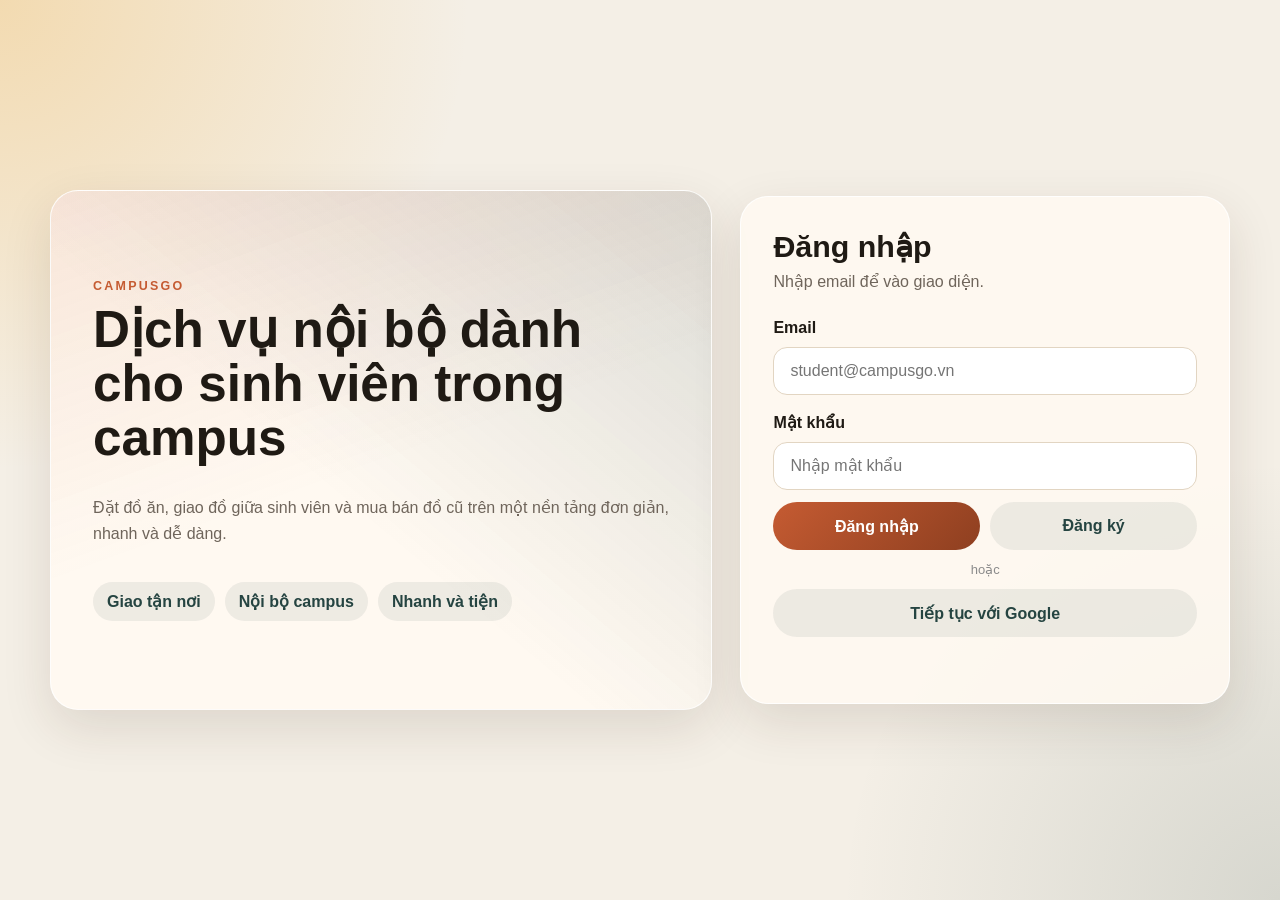
==== commit 9ebf4895: "add tính năng vip pro" ====
--- a/frontend/index.html
+++ b/frontend/index.html
@@ -22,7 +22,7 @@
 <body>
     <div id="app">
         <section id="login-view" class="page page--active">
-            <div class="auth-shell">
+            <div class="auth-shell auth-shell--login">
                 <div class="auth-hero">
                     <p class="eyebrow">CampusGo</p>
                     <h1>Dịch vụ nội bộ dành cho sinh viên trong campus</h1>
@@ -59,41 +59,49 @@
                         Tiếp tục với Google
                     </button>
 
-                    <div id="register-panel" class="register-panel" hidden>
-                        <div class="register-panel__head">
-                            <div>
-                                <p class="eyebrow">Tạo tài khoản</p>
-                                <h3>Đăng ký bằng Gmail</h3>
-                            </div>
-                            <button id="close-register-btn" class="icon-btn" type="button" aria-label="Đóng đăng ký">×</button>
-                        </div>
-
-                        <p class="auth-subtitle">Dùng Gmail cá nhân để nhận voucher lần đầu và đăng bài trong CampusGo.</p>
-
-                        <form id="register-form" class="auth-form">
-                            <label for="register-name">Tên hiển thị</label>
-                            <input id="register-name" name="name" type="text" placeholder="Ví dụ: Minh Anh K23" maxlength="80" required>
-
-                            <label for="register-email">Gmail</label>
-                            <input id="register-email" name="email" type="email" placeholder="ban@gmail.com" required>
-
-                            <label for="register-password">Mật khẩu</label>
-                            <input id="register-password" name="password" type="password" placeholder="Tối thiểu 6 ký tự" minlength="6" required>
-
-                            <label for="register-confirm-password">Nhập lại mật khẩu</label>
-                            <input id="register-confirm-password" name="confirmPassword" type="password" placeholder="Nhập lại mật khẩu" minlength="6" required>
-
-                            <button type="submit" class="btn btn--primary btn--full">Tạo tài khoản</button>
-                        </form>
-
-                        <div class="register-perks">
-                            <span>Gmail/Google login</span>
-                            <span>Voucher người mới</span>
-                            <span>Mua bán sinh viên</span>
-                        </div>
-                    </div>
-
                     <p id="login-message" class="form-message"></p>
+                </div>
+            </div>
+        </section>
+
+        <section id="register-view" class="page">
+            <div class="auth-shell auth-shell--register">
+                <div class="auth-hero auth-hero--compact">
+                    <p class="eyebrow">CampusGo</p>
+                    <h1>Tạo tài khoản sinh viên</h1>
+                    <p class="hero-copy">
+                        Đăng ký bằng email để đăng bài mua bán, lưu thông tin giao dịch và sử dụng các dịch vụ nội bộ campus.
+                    </p>
+                    <div class="hero-badges">
+                        <span>Gmail/Google login</span>
+                        <span>Voucher người mới</span>
+                        <span>Mua bán sinh viên</span>
+                    </div>
+                </div>
+
+                <div class="auth-card auth-register-card">
+                    <button id="back-to-login-btn" class="btn btn--ghost auth-back-btn" type="button">← Quay lại đăng nhập</button>
+                    <p class="eyebrow">Tạo tài khoản</p>
+                    <h2>Đăng ký bằng email</h2>
+                    <p class="auth-subtitle">Dùng email đúng định dạng để tạo mật khẩu, nhận voucher lần đầu và đăng bài trong CampusGo.</p>
+
+                    <form id="register-form" class="auth-form">
+                        <label for="register-name">Tên hiển thị</label>
+                        <input id="register-name" name="name" type="text" placeholder="Ví dụ: Minh Anh K23" maxlength="80" required>
+
+                        <label for="register-email">Email</label>
+                        <input id="register-email" name="email" type="email" placeholder="ban@campusgo.vn" required>
+
+                        <label for="register-password">Mật khẩu</label>
+                        <input id="register-password" name="password" type="password" placeholder="Tối thiểu 6 ký tự" minlength="6" required>
+
+                        <label for="register-confirm-password">Nhập lại mật khẩu</label>
+                        <input id="register-confirm-password" name="confirmPassword" type="password" placeholder="Nhập lại mật khẩu" minlength="6" required>
+
+                        <button type="submit" class="btn btn--primary btn--full">Tạo tài khoản</button>
+                    </form>
+
+                    <p id="register-message" class="form-message"></p>
                 </div>
             </div>
         </section>
--- a/frontend/css/components.css
+++ b/frontend/css/components.css
@@ -62,6 +62,160 @@
     gap: 10px;
 }
 
+.notification-popover-wrap {
+    position: relative;
+    z-index: 225;
+}
+
+.notification-btn {
+    width: 44px;
+    height: 44px;
+    border: 1px solid var(--line);
+    border-radius: 50%;
+    background: #fffaf2;
+    color: var(--secondary);
+    font-weight: 900;
+    box-shadow: 0 8px 18px rgba(31, 26, 20, 0.09);
+    display: grid;
+    place-items: center;
+}
+
+.notification-btn__icon {
+    width: 21px;
+    height: 21px;
+    fill: none;
+    stroke: currentColor;
+    stroke-width: 2.2;
+    stroke-linecap: round;
+    stroke-linejoin: round;
+}
+
+.notification-btn.has-unread {
+    border-color: rgba(197, 91, 50, 0.34);
+    background: rgba(197, 91, 50, 0.1);
+    color: var(--primary-dark);
+}
+
+.notification-btn.has-unread::after {
+    content: "";
+    position: absolute;
+    top: 7px;
+    right: 7px;
+    width: 9px;
+    height: 9px;
+    border-radius: 50%;
+    background: var(--primary);
+    box-shadow: 0 0 0 3px rgba(255, 250, 242, 0.95);
+}
+
+.notification-popover {
+    position: absolute;
+    top: calc(100% + 10px);
+    right: -64px;
+    width: min(360px, calc(100vw - 32px));
+    max-height: min(420px, calc(100vh - 96px));
+    padding: 14px;
+    border-radius: 20px;
+    border: 1px solid rgba(255, 255, 255, 0.86);
+    background:
+        linear-gradient(180deg, rgba(255, 255, 255, 0.97), rgba(255, 250, 242, 0.98));
+    box-shadow: 0 24px 70px rgba(58, 35, 18, 0.18);
+    z-index: 9999;
+    overflow: hidden;
+}
+
+.notification-popover__title {
+    margin: 0 0 10px;
+    color: var(--primary);
+    font-size: 0.78rem;
+    font-weight: 900;
+    letter-spacing: 0.12em;
+    text-transform: uppercase;
+}
+
+.notification-item {
+    width: 100%;
+    padding: 14px;
+    border: 1px solid rgba(226, 213, 194, 0.78);
+    border-radius: 16px;
+    background: rgba(255, 255, 255, 0.72);
+    color: var(--text);
+    text-align: left;
+    display: grid;
+    grid-template-columns: auto 1fr;
+    gap: 10px;
+}
+
+.notification-list {
+    display: grid;
+    gap: 10px;
+    max-height: min(344px, calc(100vh - 156px));
+    overflow-y: auto;
+    overscroll-behavior: contain;
+    padding-right: 4px;
+    scrollbar-width: thin;
+    scrollbar-color: rgba(197, 91, 50, 0.42) rgba(226, 213, 194, 0.28);
+}
+
+.notification-list::-webkit-scrollbar {
+    width: 7px;
+}
+
+.notification-list::-webkit-scrollbar-track {
+    border-radius: 999px;
+    background: rgba(226, 213, 194, 0.28);
+}
+
+.notification-list::-webkit-scrollbar-thumb {
+    border-radius: 999px;
+    background: rgba(197, 91, 50, 0.42);
+}
+
+.notification-item.is-unread {
+    border-color: rgba(197, 91, 50, 0.24);
+    background: rgba(197, 91, 50, 0.07);
+}
+
+.notification-item.is-read {
+    opacity: 0.72;
+}
+
+.notification-item--empty {
+    display: block;
+}
+
+.notification-item__dot {
+    width: 9px;
+    height: 9px;
+    margin-top: 5px;
+    border-radius: 50%;
+    background: transparent;
+}
+
+.notification-item.is-unread .notification-item__dot {
+    background: var(--primary);
+}
+
+.notification-item strong {
+    display: block;
+    margin-bottom: 6px;
+}
+
+.notification-item p {
+    margin: 0;
+    color: var(--muted);
+    line-height: 1.55;
+    overflow-wrap: anywhere;
+}
+
+.notification-item small {
+    display: block;
+    margin-top: 8px;
+    color: var(--primary-dark);
+    font-size: 0.78rem;
+    font-weight: 800;
+}
+
 .profile-popover-wrap {
     position: relative;
     z-index: 230;
@@ -216,6 +370,107 @@
     gap: 18px;
 }
 
+.profile-password-card {
+    padding: 16px;
+    border: 1px solid rgba(226, 213, 194, 0.78);
+    border-radius: 18px;
+    background:
+        linear-gradient(145deg, rgba(255, 255, 255, 0.88), rgba(255, 250, 242, 0.86));
+    display: grid;
+    gap: 14px;
+}
+
+.profile-password-card.is-needed {
+    border-color: rgba(197, 91, 50, 0.28);
+    background:
+        linear-gradient(145deg, rgba(197, 91, 50, 0.1), rgba(255, 250, 242, 0.9));
+}
+
+.profile-password-card__eyebrow {
+    margin: 0 0 4px;
+    color: var(--primary);
+    font-size: 0.76rem;
+    font-weight: 900;
+    letter-spacing: 0.12em;
+    text-transform: uppercase;
+}
+
+.profile-password-card h3 {
+    margin: 0 0 6px;
+    font-size: 1.05rem;
+}
+
+.profile-password-card p {
+    margin: 0;
+    color: var(--muted);
+    line-height: 1.5;
+}
+
+.profile-password-open-btn {
+    min-height: 46px;
+}
+
+.profile-password-page {
+    display: grid;
+    gap: 14px;
+}
+
+.profile-password-page h3 {
+    margin: 0;
+    font-size: 1.35rem;
+}
+
+.profile-password-page__copy {
+    margin: -6px 0 0;
+    color: var(--muted);
+    line-height: 1.55;
+}
+
+.profile-password-back-btn {
+    width: max-content;
+}
+
+.profile-password-form {
+    display: grid;
+    grid-template-columns: repeat(2, minmax(0, 1fr));
+    gap: 12px;
+}
+
+.profile-password-form--page {
+    padding: 16px;
+    border: 1px solid rgba(226, 213, 194, 0.86);
+    border-radius: 18px;
+    background: rgba(255, 255, 255, 0.76);
+}
+
+.profile-password-form label {
+    display: grid;
+    gap: 5px;
+    color: var(--muted);
+    font-size: 0.8rem;
+    font-weight: 800;
+}
+
+.profile-password-form input {
+    width: 100%;
+    border: 1px solid rgba(111, 101, 91, 0.22);
+    border-radius: 12px;
+    background: #fff;
+    color: var(--text);
+    padding: 11px 12px;
+    outline: none;
+}
+
+.profile-password-form input:focus {
+    border-color: var(--primary);
+    box-shadow: 0 0 0 3px rgba(197, 91, 50, 0.12);
+}
+
+.profile-password-save-btn,
+#profile-password-message {
+    grid-column: 1 / -1;
+}
+
 .profile-view__hero {
     display: flex;
     align-items: center;
@@ -311,6 +566,10 @@
         grid-template-columns: 1fr;
     }
 
+    .profile-password-form {
+        grid-template-columns: 1fr;
+    }
+
     .profile-view__grid {
         grid-template-columns: 1fr;
     }
@@ -335,6 +594,103 @@
     color: var(--primary-dark);
     font-size: 0.92rem;
     font-weight: 600;
+}
+
+.toast-root {
+    position: fixed;
+    z-index: 10000;
+    display: grid;
+    gap: 10px;
+    width: min(360px, calc(100vw - 32px));
+    pointer-events: none;
+}
+
+.toast-root--top-right {
+    top: 18px;
+    right: 18px;
+}
+
+.toast-root--bottom {
+    left: 50%;
+    bottom: 18px;
+    transform: translateX(-50%);
+}
+
+.app-toast {
+    pointer-events: auto;
+    display: grid;
+    grid-template-columns: auto minmax(0, 1fr) auto;
+    gap: 12px;
+    align-items: start;
+    padding: 14px;
+    border: 1px solid rgba(255, 255, 255, 0.86);
+    border-radius: 18px;
+    background:
+        linear-gradient(180deg, rgba(255, 255, 255, 0.98), rgba(255, 250, 242, 0.98));
+    box-shadow: 0 24px 70px rgba(58, 35, 18, 0.18);
+    animation: app-toast-in 0.18s ease-out;
+}
+
+.app-toast.is-leaving {
+    animation: app-toast-out 0.18s ease-in forwards;
+}
+
+.app-toast__mark {
+    width: 10px;
+    height: 10px;
+    margin-top: 5px;
+    border-radius: 50%;
+    background: var(--secondary);
+    box-shadow: 0 0 0 5px rgba(37, 68, 65, 0.1);
+}
+
+.app-toast__content {
+    min-width: 0;
+}
+
+.app-toast__content strong {
+    display: block;
+    color: var(--text);
+    font-size: 0.96rem;
+    line-height: 1.3;
+}
+
+.app-toast__content p {
+    margin: 4px 0 0;
+    color: var(--muted);
+    line-height: 1.45;
+    font-size: 0.88rem;
+}
+
+.app-toast__close {
+    width: 26px;
+    height: 26px;
+    border: 1px solid rgba(226, 213, 194, 0.82);
+    border-radius: 9px;
+    background: #fff;
+    color: var(--muted);
+    font: inherit;
+    font-size: 0.82rem;
+    font-weight: 900;
+}
+
+@keyframes app-toast-in {
+    from {
+        opacity: 0;
+        transform: translateY(-8px) scale(0.98);
+    }
+
+    to {
+        opacity: 1;
+        transform: translateY(0) scale(1);
+    }
+}
+
+@keyframes app-toast-out {
+    to {
+        opacity: 0;
+        transform: translateY(-6px) scale(0.98);
+    }
 }
 
 .address-popover-wrap {
--- a/frontend/css/pages/auth.css
+++ b/frontend/css/pages/auth.css
@@ -22,6 +22,10 @@
         rgba(255, 250, 242, 0.92);
 }
 
+.auth-hero--compact {
+    min-height: 460px;
+}
+
 .auth-hero h1 {
     margin: 0 0 14px;
     font-size: clamp(2.2rem, 4vw, 4rem);
@@ -43,6 +47,10 @@
     font-weight: 600;
 }
 
+.auth-shell--register {
+    grid-template-columns: 0.9fr minmax(360px, 0.7fr);
+}
+
 .auth-card {
     padding: 32px;
 }
@@ -50,6 +58,14 @@
 .auth-card h2 {
     margin: 0 0 8px;
     font-size: 1.9rem;
+}
+
+.auth-register-card {
+    padding: 30px;
+}
+
+.auth-back-btn {
+    margin-bottom: 18px;
 }
 
 .auth-subtitle {
@@ -83,9 +99,17 @@
 
 .auth-actions {
     display: grid;
-    grid-template-columns: 1fr 0.72fr;
+    grid-template-columns: repeat(2, minmax(0, 1fr));
     gap: 10px;
     margin-top: 2px;
+}
+
+.auth-actions .btn,
+#google-login-btn {
+    min-height: 48px;
+    display: inline-flex;
+    align-items: center;
+    justify-content: center;
 }
 
 .form-message {
@@ -107,55 +131,14 @@
     padding: 0 10px;
 }
 
-.register-panel {
-    margin-top: 16px;
-    padding: 16px;
-    border-radius: 18px;
-    border: 1px solid rgba(226, 213, 194, 0.9);
-    background:
-        linear-gradient(145deg, rgba(255, 255, 255, 0.9), rgba(255, 248, 236, 0.94)),
-        #fff;
-}
-
-.register-panel[hidden] {
-    display: none;
-}
-
-.register-panel__head {
-    display: flex;
-    justify-content: space-between;
-    align-items: flex-start;
-    gap: 12px;
-    margin-bottom: 8px;
-}
-
-.register-panel__head h3 {
-    margin: 0;
-    font-size: 1.35rem;
-}
-
-.register-panel .eyebrow {
-    margin-bottom: 4px;
-}
-
-.register-perks {
-    margin-top: 12px;
-    display: flex;
-    flex-wrap: wrap;
-    gap: 8px;
-}
-
-.register-perks span {
-    padding: 7px 10px;
-    border-radius: 999px;
-    background: #eef4f1;
-    color: var(--secondary);
-    font-size: 0.82rem;
-    font-weight: 800;
-}
-
 @media (max-width: 560px) {
     .auth-actions {
         grid-template-columns: 1fr;
     }
 }
+
+@media (max-width: 960px) {
+    .auth-shell--register {
+        grid-template-columns: 1fr;
+    }
+}
--- a/frontend/css/pages/food.css
+++ b/frontend/css/pages/food.css
@@ -1,32 +1,44 @@
 .food-header {
-    margin-top: 16px;
-    padding: 24px;
+    margin-top: 24px;
+    padding: 28px 30px;
     border-radius: var(--radius-lg);
     background: rgba(255, 250, 242, 0.86);
     border: 1px solid rgba(255, 255, 255, 0.85);
     box-shadow: var(--shadow);
     display: flex;
     justify-content: space-between;
-    gap: 16px;
-    align-items: center;
+    gap: 24px;
+    align-items: center;
+}
+
+.food-header h1 {
+    margin: 0 0 10px;
+    font-size: clamp(2rem, 4vw, 3rem);
+    line-height: 1.05;
+    letter-spacing: 0;
+}
+
+.food-header .hero-copy {
+    max-width: 640px;
+    margin: 0;
 }
 
 .food-layout {
-    margin-top: 20px;
+    margin-top: 28px;
     display: grid;
     grid-template-columns: 1.5fr 0.8fr;
-    gap: 20px;
+    gap: 24px;
     align-items: start;
 }
 
 .food-main {
     display: grid;
-    gap: 16px;
+    gap: 24px;
 }
 
 .food-subview {
     display: grid;
-    gap: 16px;
+    gap: 24px;
 }
 
 .food-panel,
@@ -41,14 +53,17 @@
 .panel-head {
     display: flex;
     justify-content: space-between;
-    gap: 10px;
-    align-items: center;
-    margin-bottom: 8px;
+    gap: 16px;
+    align-items: center;
+    margin-bottom: 16px;
 }
 
 .food-panel h3,
 .food-cart-panel h3 {
     margin: 0;
+    font-size: 1.08rem;
+    line-height: 1.2;
+    letter-spacing: 0;
 }
 
 .chip-list {
@@ -136,7 +151,7 @@
 .product-list,
 .cart-list {
     display: grid;
-    gap: 10px;
+    gap: 14px;
 }
 
 .restaurant-card,
@@ -319,6 +334,34 @@
     align-items: center;
 }
 
+.cart-empty-state {
+    border: 1px dashed rgba(226, 213, 194, 0.9);
+    border-radius: 16px;
+    background: rgba(255, 255, 255, 0.72);
+    padding: 16px;
+    display: grid;
+    gap: 8px;
+}
+
+.cart-empty-state strong {
+    color: var(--text);
+    font-size: 0.98rem;
+}
+
+.cart-empty-state p {
+    margin: 0;
+    color: var(--muted);
+    line-height: 1.45;
+    font-size: 0.9rem;
+}
+
+.cart-empty-state .btn {
+    width: max-content;
+    min-height: 38px;
+    padding: 9px 13px;
+    margin-top: 2px;
+}
+
 .cart-item__name {
     margin: 0;
     font-weight: 700;
@@ -359,11 +402,11 @@
 }
 
 .cart-summary {
-    margin-top: 14px;
+    margin-top: 18px;
     border-top: 1px dashed var(--line);
-    padding-top: 14px;
-    display: grid;
-    gap: 12px;
+    padding-top: 18px;
+    display: grid;
+    gap: 14px;
 }
 
 .cart-row--muted {
@@ -391,10 +434,10 @@
 
 .cart-voucher-box {
     display: grid;
-    gap: 10px;
-    padding: 12px;
+    gap: 8px;
+    padding: 10px 12px;
     border: 1px solid rgba(240, 180, 77, 0.34);
-    border-radius: 16px;
+    border-radius: 14px;
     background:
         linear-gradient(135deg, rgba(240, 180, 77, 0.16), rgba(37, 68, 65, 0.08)),
         #fffaf2;
@@ -484,6 +527,410 @@
     font-weight: 900;
 }
 
+.cart-voucher-summary {
+    display: grid;
+    grid-template-columns: minmax(0, 1fr) auto;
+    gap: 8px;
+    align-items: center;
+}
+
+.cart-voucher-line {
+    min-width: 0;
+    display: flex;
+    align-items: center;
+    gap: 7px;
+}
+
+.cart-voucher-line span {
+    min-width: 0;
+    overflow: hidden;
+    text-overflow: ellipsis;
+    white-space: nowrap;
+    color: var(--primary-dark);
+    font-size: 0.88rem;
+    font-weight: 900;
+}
+
+.cart-voucher-summary.is-empty .cart-voucher-line span {
+    color: var(--muted);
+}
+
+.cart-voucher-line em,
+.voucher-option__status {
+    border-radius: 999px;
+    background: #eef4f1;
+    color: var(--secondary);
+    padding: 4px 7px;
+    font-size: 0.72rem;
+    font-style: normal;
+    font-weight: 900;
+    white-space: nowrap;
+}
+
+.cart-voucher-change {
+    border: 1px solid rgba(197, 91, 50, 0.28);
+    border-radius: 999px;
+    background: #fff;
+    color: var(--primary-dark);
+    padding: 7px 10px;
+    font: inherit;
+    font-size: 0.82rem;
+    font-weight: 900;
+    cursor: pointer;
+}
+
+.cart-voucher-change:hover {
+    border-color: var(--primary);
+    background: #fff7ef;
+}
+
+.btn:disabled,
+.btn.is-disabled {
+    cursor: not-allowed;
+    opacity: 0.58;
+    transform: none;
+    box-shadow: none;
+}
+
+.voucher-modal-overlay {
+    position: fixed;
+    inset: 0;
+    z-index: 9999;
+    display: none;
+    place-items: center;
+    padding: 16px;
+    background: rgba(31, 26, 20, 0.38);
+}
+
+.voucher-modal {
+    width: min(500px, 100%);
+    max-height: calc(100vh - 32px);
+    overflow: auto;
+    border-radius: var(--radius-lg);
+    background: rgba(255, 250, 242, 0.98);
+    border: 1px solid rgba(255, 255, 255, 0.88);
+    box-shadow: var(--shadow);
+    padding: 16px;
+    animation: voucher-modal-in 0.16s ease-out;
+}
+
+@keyframes voucher-modal-in {
+    from {
+        opacity: 0;
+        transform: translateY(8px) scale(0.98);
+    }
+
+    to {
+        opacity: 1;
+        transform: translateY(0) scale(1);
+    }
+}
+
+.voucher-modal__head,
+.voucher-modal__label {
+    display: flex;
+    justify-content: space-between;
+    gap: 12px;
+    align-items: flex-start;
+}
+
+.voucher-modal__head {
+    margin-bottom: 12px;
+    padding-right: 30px;
+    position: relative;
+}
+
+.voucher-modal__head h3 {
+    margin: 0 0 4px;
+}
+
+.voucher-modal__head p,
+.voucher-empty {
+    margin: 0;
+    color: var(--muted);
+    font-size: 0.9rem;
+}
+
+.voucher-modal__section {
+    display: grid;
+    gap: 8px;
+}
+
+.voucher-modal__section + .voucher-modal__section {
+    margin-top: 14px;
+    padding-top: 12px;
+    border-top: 1px dashed var(--line);
+}
+
+.voucher-modal__label span {
+    color: var(--primary-dark);
+    font-weight: 900;
+}
+
+.voucher-modal__label small {
+    color: var(--muted);
+    font-weight: 800;
+}
+
+.voucher-option-list {
+    display: grid;
+    gap: 8px;
+}
+
+.voucher-option {
+    width: 100%;
+    border: 1px solid var(--line);
+    border-radius: 12px;
+    background: #fff;
+    color: var(--text);
+    display: grid;
+    grid-template-columns: auto minmax(0, 1fr) auto;
+    gap: 8px;
+    align-items: center;
+    padding: 9px 10px;
+    text-align: left;
+    font: inherit;
+    cursor: pointer;
+}
+
+.voucher-option:hover:not(:disabled) {
+    border-color: rgba(197, 91, 50, 0.42);
+    background: #fffaf6;
+}
+
+.voucher-option:disabled {
+    cursor: not-allowed;
+    opacity: 0.68;
+}
+
+.voucher-option.is-active {
+    border-color: var(--secondary);
+    background: #eef4f1;
+}
+
+.voucher-option.is-best {
+    border-color: rgba(20, 80, 73, 0.42);
+}
+
+.voucher-option__code {
+    border-radius: 9px;
+    background: var(--primary-dark);
+    color: #fff;
+    padding: 6px 7px;
+    font-size: 0.74rem;
+    font-weight: 900;
+}
+
+.voucher-option__body {
+    min-width: 0;
+    display: grid;
+    gap: 3px;
+}
+
+.voucher-option__body strong,
+.voucher-option__body small {
+    min-width: 0;
+    overflow: hidden;
+    text-overflow: ellipsis;
+    white-space: nowrap;
+}
+
+.voucher-option__body strong {
+    font-size: 0.9rem;
+}
+
+.voucher-option__body small {
+    color: var(--muted);
+    font-size: 0.78rem;
+}
+
+.voucher-empty {
+    border-radius: 10px;
+    background: #fff;
+    border: 1px dashed var(--line);
+    padding: 10px;
+}
+
+.ops-shell {
+    display: grid;
+    gap: 28px;
+}
+
+.ops-section-stack {
+    display: grid;
+    gap: 24px;
+}
+
+.ops-panel {
+    padding: 24px;
+}
+
+.ops-panel-head {
+    align-items: flex-start;
+    padding-bottom: 16px;
+    border-bottom: 1px solid rgba(226, 213, 194, 0.62);
+}
+
+.ops-panel-head p {
+    margin: 6px 0 0;
+    max-width: 660px;
+    color: var(--muted);
+    line-height: 1.55;
+    font-size: 0.92rem;
+}
+
+.ops-order-list {
+    display: grid;
+    gap: 14px;
+}
+
+.ops-order-card {
+    border: 1px solid rgba(226, 213, 194, 0.82);
+    border-radius: 18px;
+    background:
+        linear-gradient(180deg, rgba(255, 255, 255, 0.96), rgba(255, 250, 242, 0.86));
+    box-shadow: 0 14px 32px rgba(31, 26, 20, 0.07);
+    padding: 16px;
+    display: grid;
+    grid-template-columns: minmax(0, 1fr) auto;
+    gap: 18px;
+    align-items: start;
+}
+
+.ops-order-card:hover {
+    border-color: rgba(197, 91, 50, 0.24);
+    box-shadow: 0 18px 38px rgba(31, 26, 20, 0.09);
+}
+
+.ops-order-main {
+    min-width: 0;
+    display: grid;
+    gap: 12px;
+}
+
+.ops-order-title {
+    display: flex;
+    flex-wrap: wrap;
+    gap: 8px;
+    align-items: center;
+}
+
+.ops-order-title h4 {
+    margin: 0;
+    font-size: 1rem;
+    line-height: 1.25;
+}
+
+.ops-status-pill {
+    border-radius: 999px;
+    background: #eef4f1;
+    color: var(--secondary);
+    padding: 5px 8px;
+    font-size: 0.75rem;
+    font-weight: 900;
+}
+
+.ops-detail-grid {
+    display: grid;
+    grid-template-columns: repeat(2, minmax(0, 1fr));
+    gap: 10px 14px;
+}
+
+.ops-detail {
+    min-width: 0;
+    display: grid;
+    gap: 3px;
+}
+
+.ops-detail span {
+    color: var(--muted);
+    font-size: 0.76rem;
+    font-weight: 800;
+}
+
+.ops-detail strong {
+    min-width: 0;
+    overflow-wrap: anywhere;
+    line-height: 1.35;
+}
+
+.ops-detail--wide {
+    grid-column: 1 / -1;
+}
+
+.ops-card-actions {
+    display: flex;
+    flex-wrap: wrap;
+    gap: 8px;
+    justify-content: flex-end;
+}
+
+.ops-card-actions .btn {
+    min-height: 42px;
+    padding: 10px 14px;
+}
+
+.ui-state {
+    border: 1px dashed rgba(226, 213, 194, 0.9);
+    border-radius: 16px;
+    background: rgba(255, 255, 255, 0.72);
+    color: var(--muted);
+    padding: 18px;
+    display: grid;
+    gap: 8px;
+}
+
+.ui-state strong {
+    color: var(--text);
+    font-size: 1rem;
+}
+
+.ui-state p {
+    margin: 0;
+    line-height: 1.55;
+}
+
+.ui-state .btn {
+    width: max-content;
+    margin-top: 4px;
+    padding: 10px 14px;
+}
+
+.skeleton-list {
+    display: grid;
+    gap: 14px;
+}
+
+.skeleton-card {
+    min-height: 126px;
+    border-radius: 18px;
+    border: 1px solid rgba(226, 213, 194, 0.64);
+    background:
+        linear-gradient(90deg, rgba(255, 255, 255, 0.58), rgba(255, 250, 242, 0.95), rgba(255, 255, 255, 0.58));
+    background-size: 220% 100%;
+    animation: skeleton-shimmer 1.2s ease-in-out infinite;
+}
+
+.skeleton-chip {
+    width: 96px;
+    height: 40px;
+    border-radius: 999px;
+    background:
+        linear-gradient(90deg, rgba(255, 255, 255, 0.58), rgba(255, 250, 242, 0.95), rgba(255, 255, 255, 0.58));
+    background-size: 220% 100%;
+    animation: skeleton-shimmer 1.2s ease-in-out infinite;
+}
+
+@keyframes skeleton-shimmer {
+    from {
+        background-position: 120% 0;
+    }
+
+    to {
+        background-position: -120% 0;
+    }
+}
+
 .cart-featured-review {
     margin-top: 12px;
     border-radius: 14px;
@@ -654,9 +1101,22 @@
         grid-template-columns: 1fr;
     }
 
+    .food-cart-panel {
+        position: static;
+    }
+
     .food-tools,
     .checkout-progress {
         grid-template-columns: 1fr;
+    }
+
+    .ops-order-card,
+    .ops-detail-grid {
+        grid-template-columns: 1fr;
+    }
+
+    .ops-card-actions {
+        justify-content: flex-start;
     }
 }
 
@@ -887,7 +1347,7 @@
     background: rgba(255, 250, 242, 0.98);
     border: 1px solid rgba(255, 255, 255, 0.85);
     box-shadow: var(--shadow);
-    padding: 20px;
+    padding: 22px;
 }
 
 .product-preview-media {
@@ -965,6 +1425,16 @@
 }
 
 @media (max-width: 640px) {
+    .cart-voucher-summary,
+    .voucher-option {
+        grid-template-columns: 1fr;
+    }
+
+    .cart-voucher-change,
+    .voucher-option__status {
+        justify-self: start;
+    }
+
     .restaurant-hero {
         grid-template-columns: 1fr;
     }
--- a/frontend/css/pages/marketplace.css
+++ b/frontend/css/pages/marketplace.css
@@ -103,6 +103,10 @@
     padding: 14px;
     display: grid;
     gap: 10px;
+}
+
+.item-detail {
+    margin-top: 18px;
 }
 
 .mp-favorite-btn {
@@ -200,17 +204,18 @@
 }
 
 .mp-detail-card {
-    padding: 28px;
-    display: grid;
-    grid-template-columns: minmax(260px, 0.8fr) minmax(0, 1.2fr);
-    gap: 28px;
+    padding: 26px;
+    display: grid;
+    grid-template-columns: minmax(280px, 0.86fr) minmax(0, 1.14fr);
+    gap: 30px;
     align-items: start;
-    min-height: 420px;
 }
 
 .mp-detail-media {
     position: sticky;
     top: 18px;
+    display: grid;
+    gap: 14px;
 }
 
 .mp-detail-image {
@@ -225,14 +230,14 @@
 .mp-detail-info {
     display: grid;
     align-content: start;
-    gap: 18px;
-    padding: 4px 2px 10px;
+    gap: 16px;
+    padding: 2px 0 4px;
 }
 
 .mp-detail-main {
     display: grid;
-    gap: 10px;
-    padding-bottom: 4px;
+    gap: 9px;
+    padding-bottom: 2px;
 }
 
 .mp-detail-info h3 {
@@ -249,6 +254,7 @@
     margin: 0;
     color: var(--muted);
     line-height: 1.65;
+    max-width: 66ch;
 }
 
 .mp-info-grid {
@@ -258,10 +264,10 @@
 }
 
 .mp-info-grid div {
-    padding: 14px 16px;
+    padding: 13px 15px;
     border: 1px solid var(--line);
     border-radius: var(--radius-md);
-    background: #fff;
+    background: rgba(255, 255, 255, 0.78);
     display: grid;
     gap: 6px;
 }
@@ -272,10 +278,12 @@
 }
 
 .mp-contact-box {
-    padding: 18px;
-    border: 1px dashed var(--line);
-    border-radius: var(--radius-md);
-    background: #fff;
+    padding: 16px;
+    border: 1px solid rgba(226, 213, 194, 0.92);
+    border-radius: var(--radius-md);
+    background:
+        linear-gradient(145deg, rgba(255, 255, 255, 0.92), rgba(255, 248, 236, 0.88)),
+        #fff;
     display: grid;
     gap: 12px;
 }
@@ -319,13 +327,15 @@
 }
 
 .mp-owner-panel {
-    margin-top: 2px;
-    padding: 18px;
+    margin-top: 0;
+    padding: 16px;
     border: 1px solid rgba(197, 91, 50, 0.22);
     border-radius: var(--radius-md);
-    background: rgba(197, 91, 50, 0.06);
-    display: grid;
-    gap: 14px;
+    background:
+        linear-gradient(145deg, rgba(197, 91, 50, 0.08), rgba(255, 250, 242, 0.86)),
+        rgba(197, 91, 50, 0.05);
+    display: grid;
+    gap: 12px;
 }
 
 .mp-owner-panel p {
